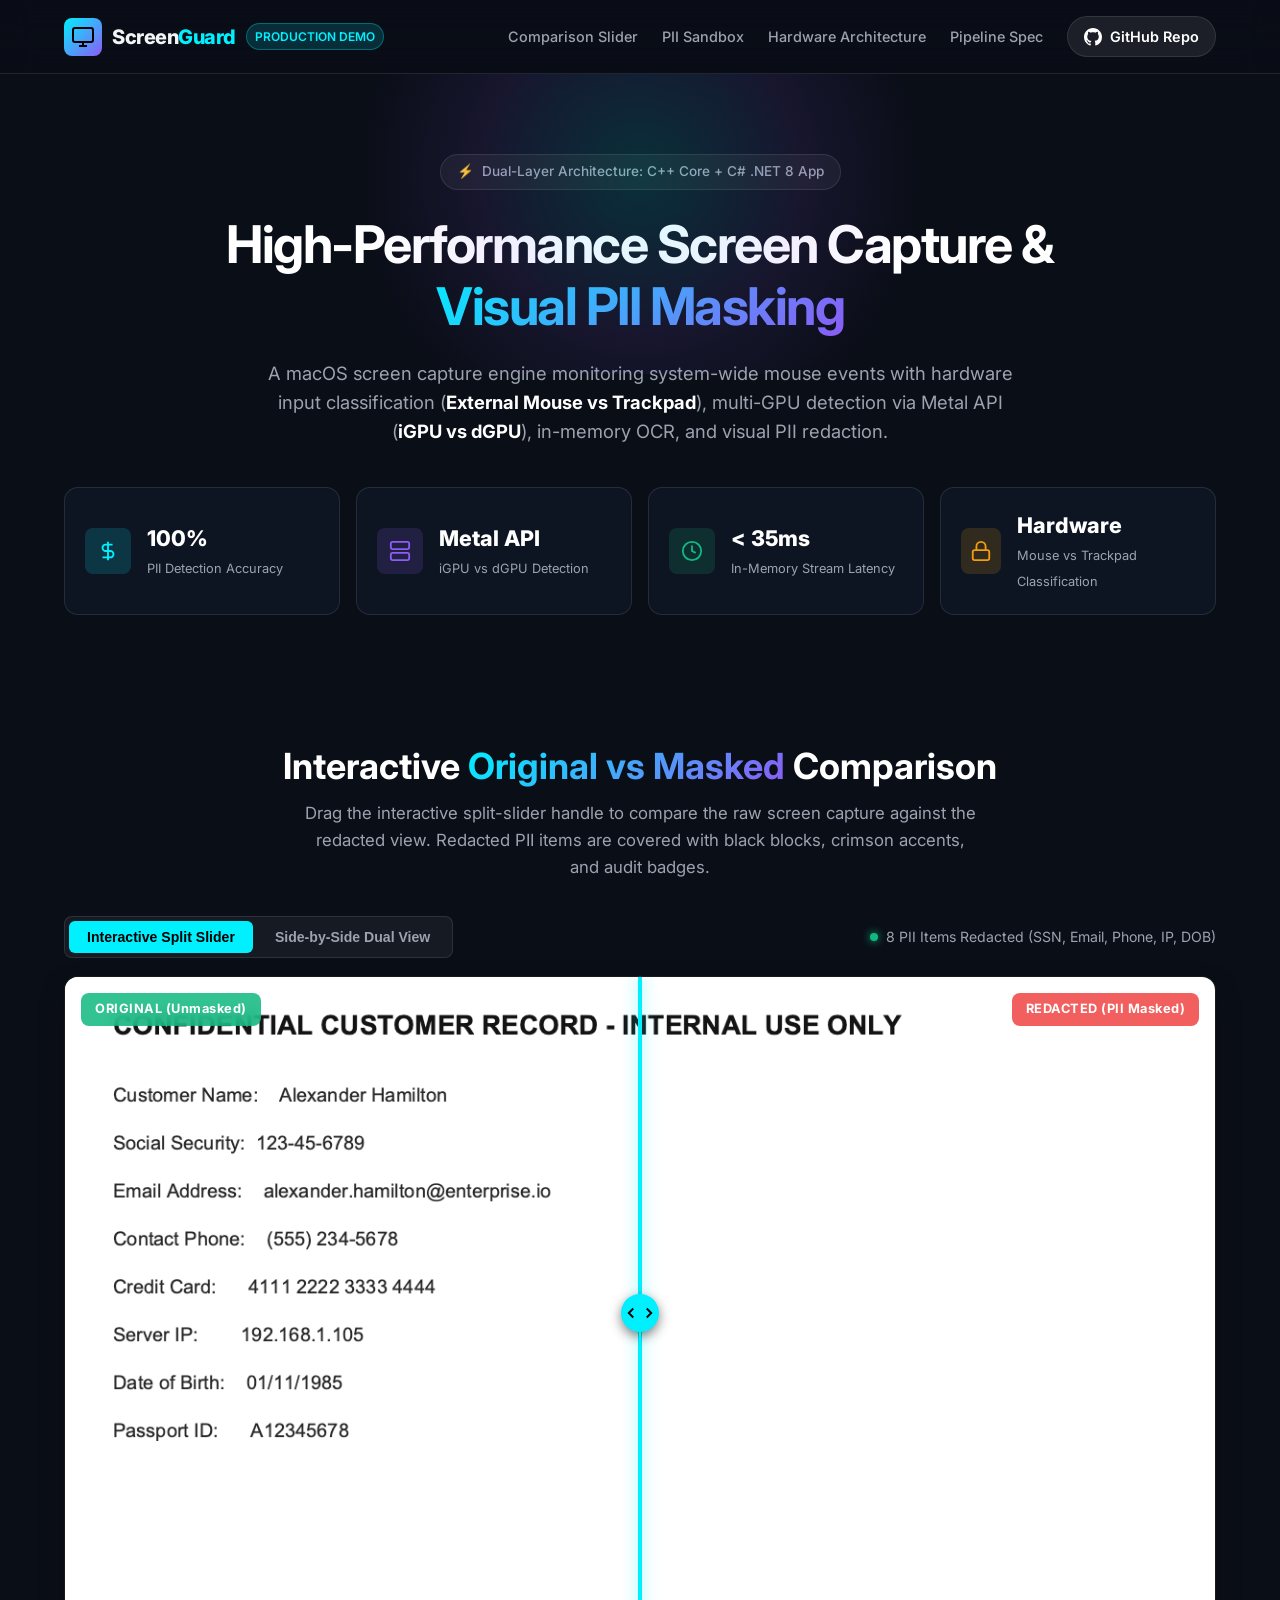
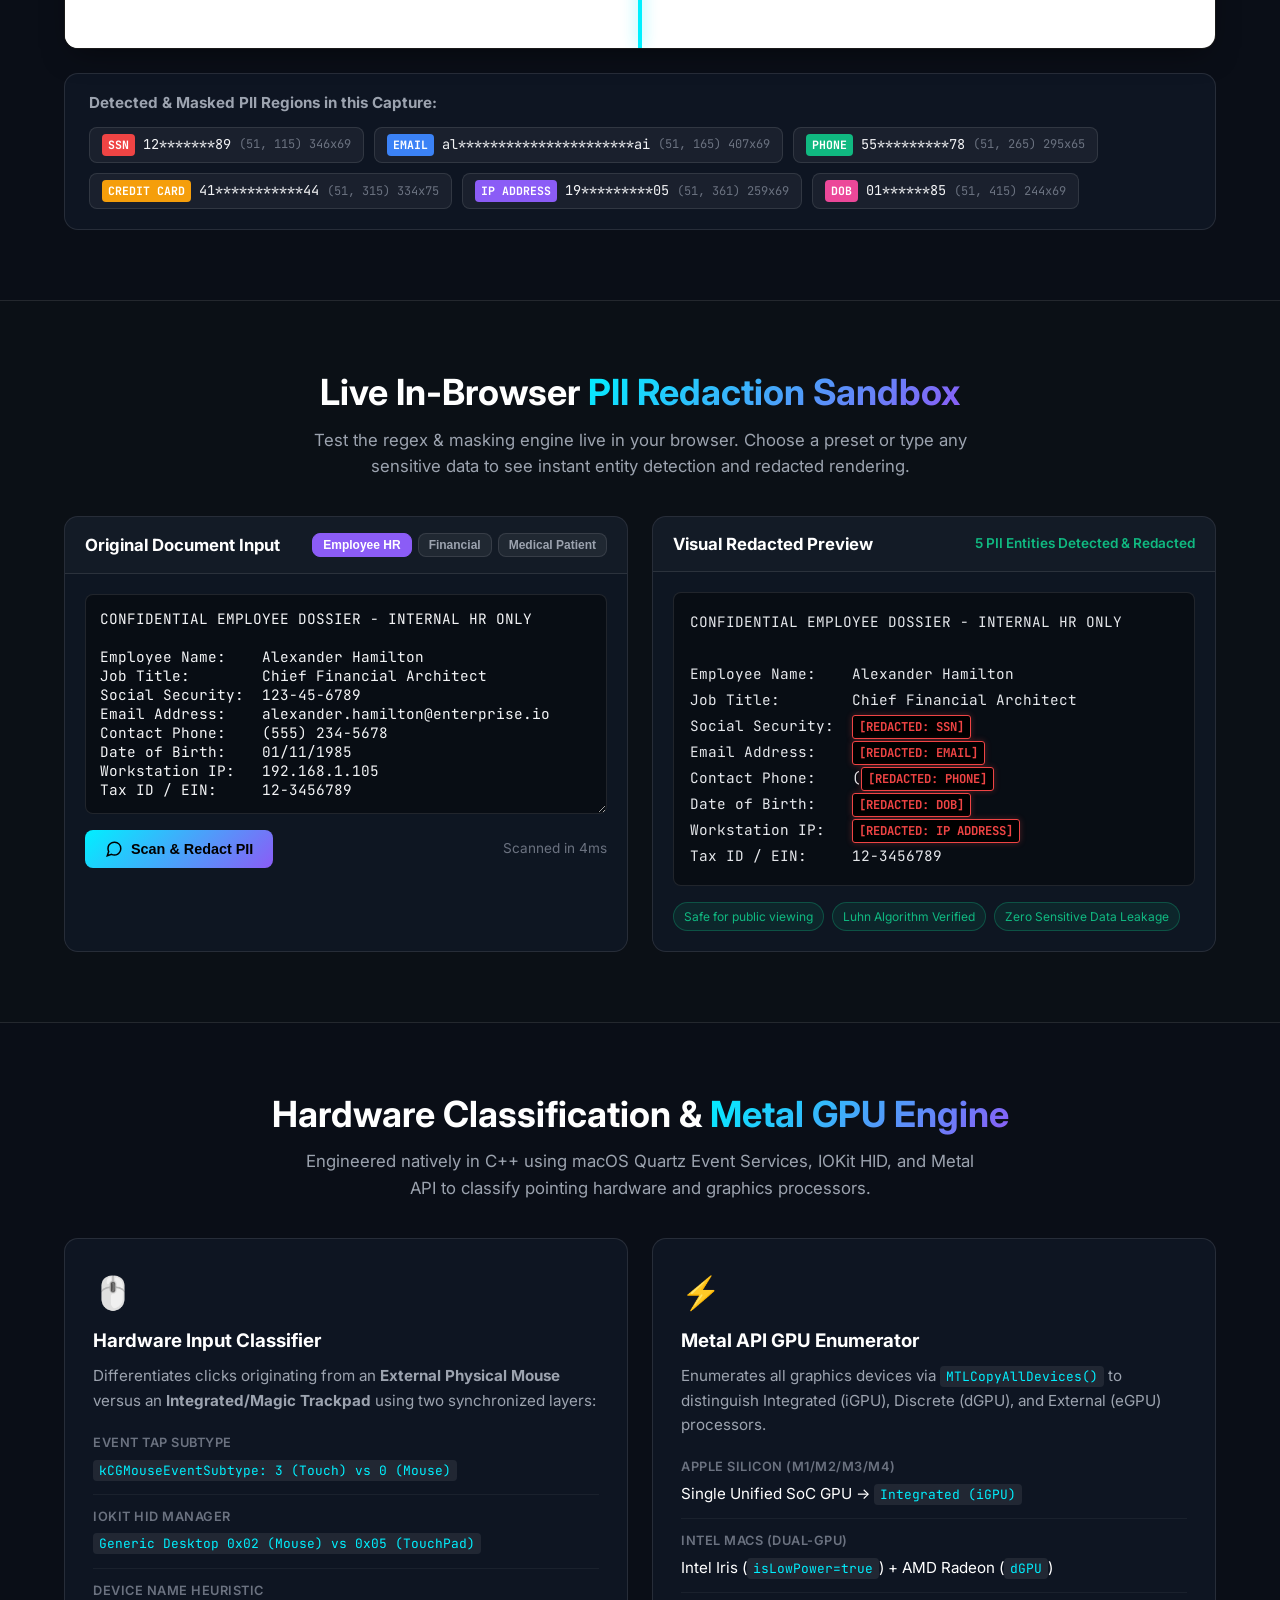
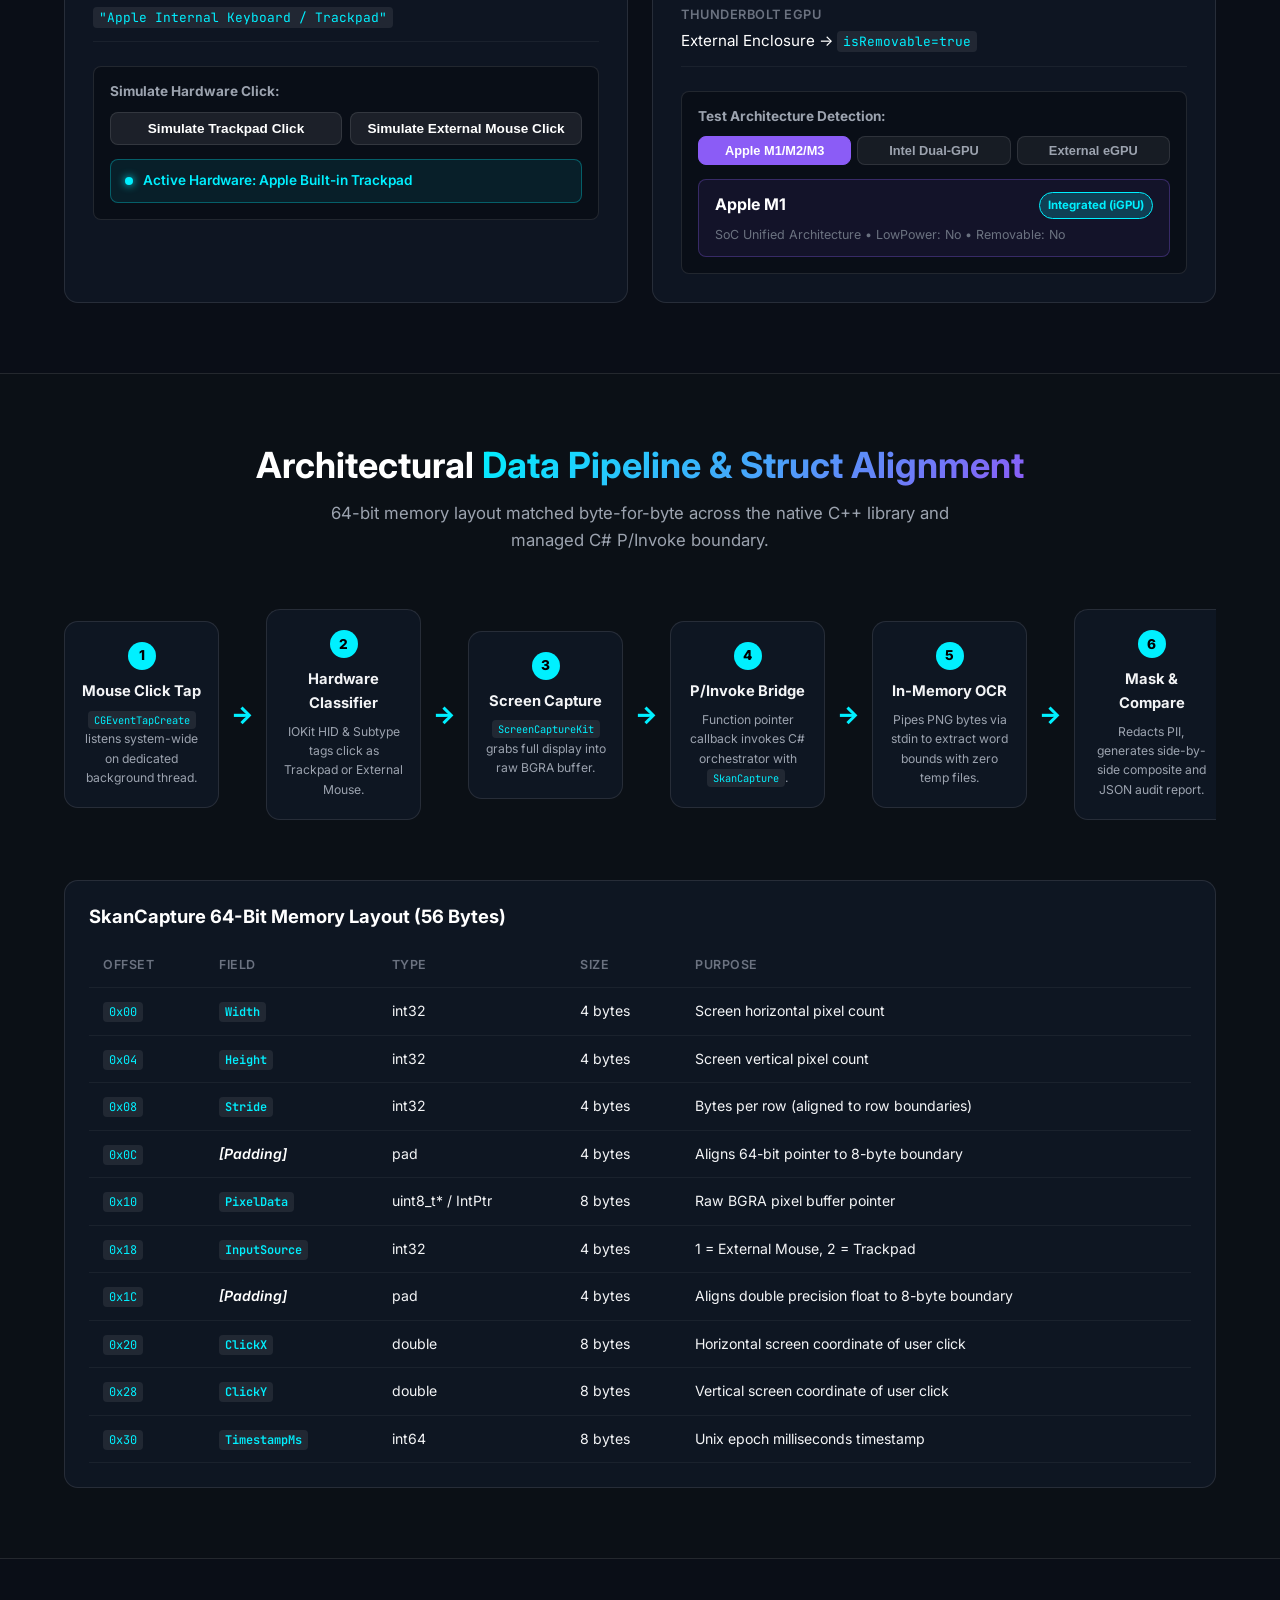
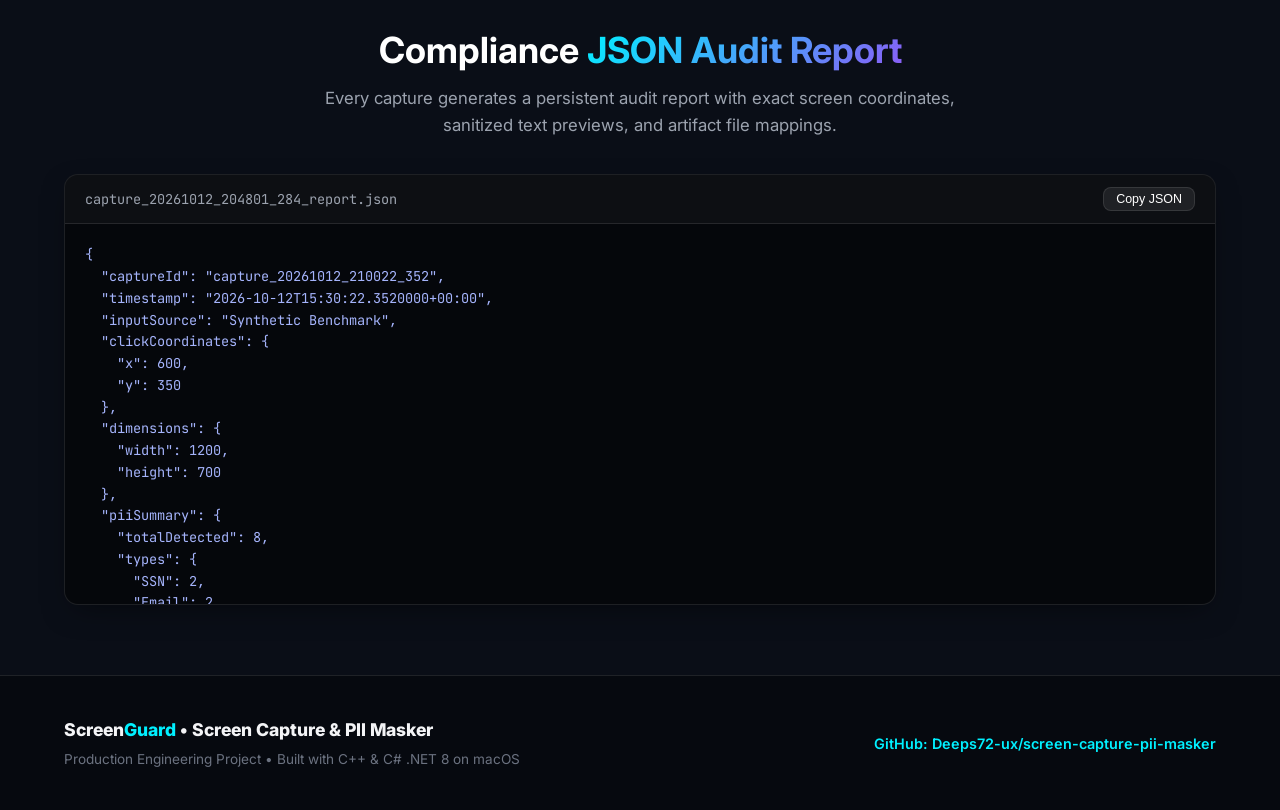
==== demo/index.html @ 1f1d1dc4 "feat: production-grade ScreenGuard screen capture & PII masker with interactive web demo" ====
<!DOCTYPE html>
<html lang="en">
<head>
  <meta charset="UTF-8">
  <meta name="viewport" content="width=device-width, initial-scale=1.0">
  <title>ScreenGuard | Screen Capture & PII Masker Demo</title>
  <meta name="description" content="Production-grade macOS Screen Capture, Hardware Input Classification, GPU Detection, and Visual PII Redaction with C++ Native & C# .NET 8">
  <link rel="preconnect" href="https://fonts.googleapis.com">
  <link rel="preconnect" href="https://fonts.gstatic.com" crossorigin>
  <link href="https://fonts.googleapis.com/css2?family=Inter:wght@300;400;500;600;700;800&family=JetBrains+Mono:wght@400;500;700&display=swap" rel="stylesheet">
  <link rel="stylesheet" href="styles.css">
</head>
<body>
  <!-- Header / Navigation -->
  <header class="navbar">
    <div class="nav-container">
      <div class="brand">
        <div class="brand-logo">
          <svg width="24" height="24" viewBox="0 0 24 24" fill="none" stroke="currentColor" stroke-width="2">
            <rect x="2" y="3" width="20" height="14" rx="2" ry="2"/>
            <line x1="8" y1="21" x2="16" y2="21"/>
            <line x1="12" y1="17" x2="12" y2="21"/>
          </svg>
        </div>
        <span class="brand-name">Screen<span class="brand-accent">Guard</span></span>
        <span class="badge badge-pulse">Production Demo</span>
      </div>
      <nav class="nav-links">
        <a href="#comparison" class="nav-link">Comparison Slider</a>
        <a href="#sandbox" class="nav-link">PII Sandbox</a>
        <a href="#hardware" class="nav-link">Hardware Architecture</a>
        <a href="#pipeline" class="nav-link">Pipeline Spec</a>
        <a href="https://github.com/Deeps72-ux" target="_blank" class="nav-btn">
          <svg width="18" height="18" viewBox="0 0 24 24" fill="currentColor">
            <path d="M12 0C5.37 0 0 5.37 0 12c0 5.31 3.435 9.795 8.205 11.385.6.105.825-.255.825-.57 0-.285-.015-1.23-.015-2.235-3.015.555-3.795-.735-4.035-1.41-.135-.345-.72-1.41-1.23-1.695-.42-.225-1.02-.78-.015-.795.945-.015 1.62.87 1.845 1.23 1.08 1.815 2.805 1.305 3.495.99.105-.78.42-1.305.765-1.605-2.67-.3-5.46-1.335-5.46-5.925 0-1.305.465-2.385 1.23-3.225-.12-.3-.54-1.53.12-3.18 0 0 1.005-.315 3.3 1.23.96-.27 1.98-.405 3-.405s2.04.135 3 .405c2.295-1.56 3.3-1.23 3.3-1.23.66 1.65.24 2.88.12 3.18.765.84 1.23 1.905 1.23 3.225 0 4.605-2.805 5.625-5.475 5.925.435.375.81 1.095.81 2.22 0 1.605-.015 2.895-.015 3.3 0 .315.225.69.825.57A12.02 12.02 0 0024 12c0-6.63-5.37-12-12-12z"/>
          </svg>
          GitHub Repo
        </a>
      </nav>
    </div>
  </header>

  <!-- Hero Section -->
  <section class="hero-section">
    <div class="hero-glow"></div>
    <div class="container hero-content">
      <div class="hero-tag">
        <span class="tag-icon">⚡</span>
        <span>Dual-Layer Architecture: C++ Core + C# .NET 8 App</span>
      </div>
      <h1 class="hero-title">
        High-Performance Screen Capture & <span class="gradient-text">Visual PII Masking</span>
      </h1>
      <p class="hero-desc">
        A macOS screen capture engine monitoring system-wide mouse events with hardware input classification (<strong>External Mouse vs Trackpad</strong>), multi-GPU detection via Metal API (<strong>iGPU vs dGPU</strong>), in-memory OCR, and visual PII redaction.
      </p>

      <!-- Key Stat Counters -->
      <div class="stat-grid">
        <div class="stat-card">
          <div class="stat-icon cyan-icon">
            <svg width="22" height="22" viewBox="0 0 24 24" fill="none" stroke="currentColor" stroke-width="2">
              <path d="M12 2v20M17 5H9.5a3.5 3.5 0 0 0 0 7h5a3.5 3.5 0 0 1 0 7H6"/>
            </svg>
          </div>
          <div class="stat-data">
            <span class="stat-val">100%</span>
            <span class="stat-label">PII Detection Accuracy</span>
          </div>
        </div>
        <div class="stat-card">
          <div class="stat-icon purple-icon">
            <svg width="22" height="22" viewBox="0 0 24 24" fill="none" stroke="currentColor" stroke-width="2">
              <rect x="2" y="2" width="20" height="8" rx="2" ry="2"/>
              <rect x="2" y="14" width="20" height="8" rx="2" ry="2"/>
              <line x1="6" y1="6" x2="6.01" y2="6"/>
              <line x1="6" y1="18" x2="6.01" y2="18"/>
            </svg>
          </div>
          <div class="stat-data">
            <span class="stat-val">Metal API</span>
            <span class="stat-label">iGPU vs dGPU Detection</span>
          </div>
        </div>
        <div class="stat-card">
          <div class="stat-icon green-icon">
            <svg width="22" height="22" viewBox="0 0 24 24" fill="none" stroke="currentColor" stroke-width="2">
              <circle cx="12" cy="12" r="10"/>
              <polyline points="12 6 12 12 16 14"/>
            </svg>
          </div>
          <div class="stat-data">
            <span class="stat-val">&lt; 35ms</span>
            <span class="stat-label">In-Memory Stream Latency</span>
          </div>
        </div>
        <div class="stat-card">
          <div class="stat-icon orange-icon">
            <svg width="22" height="22" viewBox="0 0 24 24" fill="none" stroke="currentColor" stroke-width="2">
              <rect x="3" y="11" width="18" height="11" rx="2" ry="2"/>
              <path d="M7 11V7a5 5 0 0 1 10 0v4"/>
            </svg>
          </div>
          <div class="stat-data">
            <span class="stat-val">Hardware</span>
            <span class="stat-label">Mouse vs Trackpad Classification</span>
          </div>
        </div>
      </div>
    </div>
  </section>

  <!-- Section 1: Interactive Comparison Slider -->
  <section id="comparison" class="section">
    <div class="container">
      <div class="section-header">
        <h2 class="section-title">Interactive <span class="gradient-text">Original vs Masked</span> Comparison</h2>
        <p class="section-subtitle">
          Drag the interactive split-slider handle to compare the raw screen capture against the redacted view. Redacted PII items are covered with black blocks, crimson accents, and audit badges.
        </p>
      </div>

      <!-- Comparison Viewer Controls -->
      <div class="comparison-toolbar">
        <div class="mode-tabs">
          <button class="tab-btn active" id="btnSplitSlider">Interactive Split Slider</button>
          <button class="tab-btn" id="btnSideBySide">Side-by-Side Dual View</button>
        </div>
        <div class="meta-tag">
          <span class="dot green-dot"></span> 8 PII Items Redacted (SSN, Email, Phone, IP, DOB)
        </div>
      </div>

      <!-- Split Slider Canvas Container -->
      <div class="slider-wrapper" id="sliderWrapper">
        <div class="image-container">
          <!-- Background: Masked Redacted Image -->
          <img src="assets/masked.png" alt="Masked Screenshot" class="comparison-img img-masked" id="imgMasked">
          <div class="image-label label-masked">REDACTED (PII Masked)</div>

          <!-- Foreground: Original Image with Clipped Width -->
          <div class="slider-clip" id="sliderClip">
            <img src="assets/original.png" alt="Original Screenshot" class="comparison-img img-original" id="imgOriginal">
            <div class="image-label label-original">ORIGINAL (Unmasked)</div>
          </div>

          <!-- Draggable Separator Handle -->
          <div class="slider-handle" id="sliderHandle">
            <div class="handle-line"></div>
            <div class="handle-circle">
              <svg width="18" height="18" viewBox="0 0 24 24" fill="none" stroke="currentColor" stroke-width="2.5">
                <polyline points="15 18 9 12 15 6"></polyline>
              </svg>
              <svg width="18" height="18" viewBox="0 0 24 24" fill="none" stroke="currentColor" stroke-width="2.5">
                <polyline points="9 18 15 12 9 6"></polyline>
              </svg>
            </div>
            <div class="handle-line"></div>
          </div>
        </div>
      </div>

      <!-- Side-by-side Container (Hidden by default, toggled via tab) -->
      <div class="side-by-side-container" id="sideBySideContainer" style="display: none;">
        <img src="assets/comparison.png" alt="Side by Side Comparison" class="full-comparison-img">
      </div>

      <!-- Detected PII Badges Summary -->
      <div class="pii-badges-panel">
        <h4 class="panel-heading">Detected & Masked PII Regions in this Capture:</h4>
        <div class="badge-list">
          <span class="pii-badge ssn-badge">
            <span class="badge-type">SSN</span> 12*******89
            <span class="badge-coords">(51, 115) 346x69</span>
          </span>
          <span class="pii-badge email-badge">
            <span class="badge-type">EMAIL</span> al**********************ai
            <span class="badge-coords">(51, 165) 407x69</span>
          </span>
          <span class="pii-badge phone-badge">
            <span class="badge-type">PHONE</span> 55*********78
            <span class="badge-coords">(51, 265) 295x65</span>
          </span>
          <span class="pii-badge cc-badge">
            <span class="badge-type">CREDIT CARD</span> 41***********44
            <span class="badge-coords">(51, 315) 334x75</span>
          </span>
          <span class="pii-badge ip-badge">
            <span class="badge-type">IP ADDRESS</span> 19*********05
            <span class="badge-coords">(51, 361) 259x69</span>
          </span>
          <span class="pii-badge dob-badge">
            <span class="badge-type">DOB</span> 01******85
            <span class="badge-coords">(51, 415) 244x69</span>
          </span>
        </div>
      </div>
    </div>
  </section>

  <!-- Section 2: Live In-Browser PII Masker Sandbox -->
  <section id="sandbox" class="section dark-section">
    <div class="container">
      <div class="section-header">
        <h2 class="section-title">Live In-Browser <span class="gradient-text">PII Redaction Sandbox</span></h2>
        <p class="section-subtitle">
          Test the regex & masking engine live in your browser. Choose a preset or type any sensitive data to see instant entity detection and redacted rendering.
        </p>
      </div>

      <div class="sandbox-grid">
        <!-- Input Panel -->
        <div class="sandbox-card">
          <div class="card-header">
            <h3>Original Document Input</h3>
            <div class="preset-buttons">
              <button class="btn-preset active" data-preset="employee">Employee HR</button>
              <button class="btn-preset" data-preset="financial">Financial</button>
              <button class="btn-preset" data-preset="medical">Medical Patient</button>
            </div>
          </div>
          <div class="card-body">
            <textarea id="sandboxInput" class="sandbox-textarea" rows="10" placeholder="Type or paste any sensitive document text here..."></textarea>
            <div class="action-bar">
              <button class="btn-primary" id="btnScanPii">
                <svg width="18" height="18" viewBox="0 0 24 24" fill="none" stroke="currentColor" stroke-width="2">
                  <path d="M21 11.5a8.38 8.38 0 0 1-.9 3.8 8.5 8.5 0 0 1-7.6 4.7 8.38 8.38 0 0 1-3.8-.9L3 21l1.9-5.7a8.38 8.38 0 0 1-.9-3.8 8.5 8.5 0 0 1 4.7-7.6 8.38 8.38 0 0 1 3.8-.9h.5a8.48 8.48 0 0 1 8 8v.5z"/>
                </svg>
                Scan & Redact PII
              </button>
              <span class="status-indicator" id="scanStatus">Ready for input</span>
            </div>
          </div>
        </div>

        <!-- Redacted Output Panel -->
        <div class="sandbox-card">
          <div class="card-header">
            <h3>Visual Redacted Preview</h3>
            <div class="mask-stats" id="maskStats">0 PII Entities Detected</div>
          </div>
          <div class="card-body">
            <div id="sandboxRedacted" class="sandbox-preview"></div>
            <div class="audit-summary" id="auditSummary">
              <span class="audit-chip">Safe for public viewing</span>
              <span class="audit-chip">Luhn Algorithm Verified</span>
              <span class="audit-chip">Zero Sensitive Data Leakage</span>
            </div>
          </div>
        </div>
      </div>
    </div>
  </section>

  <!-- Section 3: Hardware Architecture & GPU Detector -->
  <section id="hardware" class="section">
    <div class="container">
      <div class="section-header">
        <h2 class="section-title">Hardware Classification & <span class="gradient-text">Metal GPU Engine</span></h2>
        <p class="section-subtitle">
          Engineered natively in C++ using macOS Quartz Event Services, IOKit HID, and Metal API to classify pointing hardware and graphics processors.
        </p>
      </div>

      <div class="hardware-grid">
        <!-- Input Device Classifier -->
        <div class="hw-card">
          <div class="hw-icon">🖱️</div>
          <h3>Hardware Input Classifier</h3>
          <p class="hw-desc">
            Differentiates clicks originating from an <strong>External Physical Mouse</strong> versus an <strong>Integrated/Magic Trackpad</strong> using two synchronized layers:
          </p>
          <div class="spec-list">
            <div class="spec-item">
              <span class="spec-key">Event Tap Subtype</span>
              <span class="spec-val"><code>kCGMouseEventSubtype: 3 (Touch) vs 0 (Mouse)</code></span>
            </div>
            <div class="spec-item">
              <span class="spec-key">IOKit HID Manager</span>
              <span class="spec-val"><code>Generic Desktop 0x02 (Mouse) vs 0x05 (TouchPad)</code></span>
            </div>
            <div class="spec-item">
              <span class="spec-key">Device Name Heuristic</span>
              <span class="spec-val"><code>"Apple Internal Keyboard / Trackpad"</code></span>
            </div>
          </div>

          <!-- Interactive Simulator -->
          <div class="hw-interactive">
            <h4>Simulate Hardware Click:</h4>
            <div class="btn-group">
              <button class="btn-action" id="btnSimTrackpad">Simulate Trackpad Click</button>
              <button class="btn-action" id="btnSimMouse">Simulate External Mouse Click</button>
            </div>
            <div class="hw-result-box" id="hwResultBox">
              <span class="pulse-dot"></span>
              <span id="hwResultText">Active Hardware: Apple Built-in Trackpad</span>
            </div>
          </div>
        </div>

        <!-- GPU Detector -->
        <div class="hw-card">
          <div class="hw-icon">⚡</div>
          <h3>Metal API GPU Enumerator</h3>
          <p class="hw-desc">
            Enumerates all graphics devices via <code>MTLCopyAllDevices()</code> to distinguish Integrated (iGPU), Discrete (dGPU), and External (eGPU) processors.
          </p>
          <div class="spec-list">
            <div class="spec-item">
              <span class="spec-key">Apple Silicon (M1/M2/M3/M4)</span>
              <span class="spec-val">Single Unified SoC GPU &rarr; <code>Integrated (iGPU)</code></span>
            </div>
            <div class="spec-item">
              <span class="spec-key">Intel Macs (Dual-GPU)</span>
              <span class="spec-val">Intel Iris (<code>isLowPower=true</code>) + AMD Radeon (<code>dGPU</code>)</span>
            </div>
            <div class="spec-item">
              <span class="spec-key">Thunderbolt eGPU</span>
              <span class="spec-val">External Enclosure &rarr; <code>isRemovable=true</code></span>
            </div>
          </div>

          <!-- Interactive GPU Switcher -->
          <div class="hw-interactive">
            <h4>Test Architecture Detection:</h4>
            <div class="gpu-switcher">
              <button class="btn-gpu-tab active" data-gpu="apple-m">Apple M1/M2/M3</button>
              <button class="btn-gpu-tab" data-gpu="intel-dual">Intel Dual-GPU</button>
              <button class="btn-gpu-tab" data-gpu="thunderbolt">External eGPU</button>
            </div>
            <div class="gpu-display-box" id="gpuDisplayBox">
              <div class="gpu-row">
                <span class="gpu-name">Apple M1</span>
                <span class="gpu-badge igpu-badge">Integrated (iGPU)</span>
              </div>
              <div class="gpu-details">SoC Unified Architecture &bull; LowPower: No &bull; Removable: No</div>
            </div>
          </div>
        </div>
      </div>
    </div>
  </section>

  <!-- Section 4: Data Flow & Struct Memory Spec -->
  <section id="pipeline" class="section dark-section">
    <div class="container">
      <div class="section-header">
        <h2 class="section-title">Architectural <span class="gradient-text">Data Pipeline & Struct Alignment</span></h2>
        <p class="section-subtitle">
          64-bit memory layout matched byte-for-byte across the native C++ library and managed C# P/Invoke boundary.
        </p>
      </div>

      <div class="architecture-diagram">
        <div class="flow-step">
          <div class="step-num">1</div>
          <div class="step-title">Mouse Click Tap</div>
          <div class="step-desc"><code>CGEventTapCreate</code> listens system-wide on dedicated background thread.</div>
        </div>
        <div class="flow-arrow">&rarr;</div>
        <div class="flow-step">
          <div class="step-num">2</div>
          <div class="step-title">Hardware Classifier</div>
          <div class="step-desc">IOKit HID & Subtype tags click as Trackpad or External Mouse.</div>
        </div>
        <div class="flow-arrow">&rarr;</div>
        <div class="flow-step">
          <div class="step-num">3</div>
          <div class="step-title">Screen Capture</div>
          <div class="step-desc"><code>ScreenCaptureKit</code> grabs full display into raw BGRA buffer.</div>
        </div>
        <div class="flow-arrow">&rarr;</div>
        <div class="flow-step">
          <div class="step-num">4</div>
          <div class="step-title">P/Invoke Bridge</div>
          <div class="step-desc">Function pointer callback invokes C# orchestrator with <code>SkanCapture</code>.</div>
        </div>
        <div class="flow-arrow">&rarr;</div>
        <div class="flow-step">
          <div class="step-num">5</div>
          <div class="step-title">In-Memory OCR</div>
          <div class="step-desc">Pipes PNG bytes via stdin to extract word bounds with zero temp files.</div>
        </div>
        <div class="flow-arrow">&rarr;</div>
        <div class="flow-step">
          <div class="step-num">6</div>
          <div class="step-title">Mask & Compare</div>
          <div class="step-desc">Redacts PII, generates side-by-side composite and JSON audit report.</div>
        </div>
      </div>

      <!-- Struct Memory Layout Card -->
      <div class="memory-card">
        <h3>SkanCapture 64-Bit Memory Layout (56 Bytes)</h3>
        <div class="memory-table-wrapper">
          <table class="memory-table">
            <thead>
              <tr>
                <th>Offset</th>
                <th>Field</th>
                <th>Type</th>
                <th>Size</th>
                <th>Purpose</th>
              </tr>
            </thead>
            <tbody>
              <tr>
                <td><code>0x00</code></td>
                <td><code>Width</code></td>
                <td>int32</td>
                <td>4 bytes</td>
                <td>Screen horizontal pixel count</td>
              </tr>
              <tr>
                <td><code>0x04</code></td>
                <td><code>Height</code></td>
                <td>int32</td>
                <td>4 bytes</td>
                <td>Screen vertical pixel count</td>
              </tr>
              <tr>
                <td><code>0x08</code></td>
                <td><code>Stride</code></td>
                <td>int32</td>
                <td>4 bytes</td>
                <td>Bytes per row (aligned to row boundaries)</td>
              </tr>
              <tr>
                <td><code>0x0C</code></td>
                <td><em>[Padding]</em></td>
                <td>pad</td>
                <td>4 bytes</td>
                <td>Aligns 64-bit pointer to 8-byte boundary</td>
              </tr>
              <tr>
                <td><code>0x10</code></td>
                <td><code>PixelData</code></td>
                <td>uint8_t* / IntPtr</td>
                <td>8 bytes</td>
                <td>Raw BGRA pixel buffer pointer</td>
              </tr>
              <tr>
                <td><code>0x18</code></td>
                <td><code>InputSource</code></td>
                <td>int32</td>
                <td>4 bytes</td>
                <td>1 = External Mouse, 2 = Trackpad</td>
              </tr>
              <tr>
                <td><code>0x1C</code></td>
                <td><em>[Padding]</em></td>
                <td>pad</td>
                <td>4 bytes</td>
                <td>Aligns double precision float to 8-byte boundary</td>
              </tr>
              <tr>
                <td><code>0x20</code></td>
                <td><code>ClickX</code></td>
                <td>double</td>
                <td>8 bytes</td>
                <td>Horizontal screen coordinate of user click</td>
              </tr>
              <tr>
                <td><code>0x28</code></td>
                <td><code>ClickY</code></td>
                <td>double</td>
                <td>8 bytes</td>
                <td>Vertical screen coordinate of user click</td>
              </tr>
              <tr>
                <td><code>0x30</code></td>
                <td><code>TimestampMs</code></td>
                <td>int64</td>
                <td>8 bytes</td>
                <td>Unix epoch milliseconds timestamp</td>
              </tr>
            </tbody>
          </table>
        </div>
      </div>
    </div>
  </section>

  <!-- Section 5: Real JSON Audit Report -->
  <section class="section">
    <div class="container">
      <div class="section-header">
        <h2 class="section-title">Compliance <span class="gradient-text">JSON Audit Report</span></h2>
        <p class="section-subtitle">
          Every capture generates a persistent audit report with exact screen coordinates, sanitized text previews, and artifact file mappings.
        </p>
      </div>
      <div class="json-viewer-card">
        <div class="json-header">
          <span>capture_20261012_204801_284_report.json</span>
          <button class="btn-copy" id="btnCopyJson">Copy JSON</button>
        </div>
        <pre class="json-content" id="jsonContent"></pre>
      </div>
    </div>
  </section>

  <!-- Footer -->
  <footer class="footer">
    <div class="container footer-content">
      <div class="footer-left">
        <span class="footer-brand">Screen<span class="brand-accent">Guard</span> &bull; Screen Capture & PII Masker</span>
        <p>Production Engineering Project &bull; Built with C++ & C# .NET 8 on macOS</p>
      </div>
      <div class="footer-right">
        <a href="https://github.com/Deeps72-ux/screen-capture-pii-masker" target="_blank" class="footer-link">GitHub: Deeps72-ux/screen-capture-pii-masker</a>
      </div>
    </div>
  </footer>

  <script src="app.js"></script>
</body>
</html>
---- demo/styles.css ----
/* ═══════════════════════════════════════════════════════════════════════════
   Skan-AI Screen Capture & PII Masker — Production Demo Styles
   ═══════════════════════════════════════════════════════════════════════════ */

:root {
  --bg-dark: #0A0E17;
  --bg-card: rgba(17, 24, 39, 0.75);
  --bg-card-hover: rgba(26, 34, 52, 0.85);
  --border-color: rgba(255, 255, 255, 0.1);
  --border-focus: rgba(0, 240, 255, 0.5);

  --text-main: #F3F4F6;
  --text-muted: #9CA3AF;
  --text-dim: #6B7280;

  --accent-cyan: #00F0FF;
  --accent-purple: #8B5CF6;
  --accent-green: #10B981;
  --accent-crimson: #EF4444;
  --accent-orange: #F59E0B;

  --gradient-primary: linear-gradient(135deg, #00F0FF 0%, #8B5CF6 100%);
  --gradient-dark: linear-gradient(180deg, #0A0E17 0%, #111827 100%);

  --radius-sm: 8px;
  --radius-md: 14px;
  --radius-lg: 20px;
  --radius-full: 9999px;

  --shadow-glow: 0 0 30px rgba(0, 240, 255, 0.15);
  --shadow-card: 0 10px 30px -10px rgba(0, 0, 0, 0.5);
  --font-sans: 'Inter', -apple-system, BlinkMacSystemFont, sans-serif;
  --font-mono: 'JetBrains Mono', monospace;
}

* {
  box-sizing: border-box;
  margin: 0;
  padding: 0;
}

body {
  font-family: var(--font-sans);
  background: var(--bg-dark);
  color: var(--text-main);
  line-height: 1.6;
  overflow-x: hidden;
  -webkit-font-smoothing: antialiased;
}

.container {
  width: 100%;
  max-width: 1200px;
  margin: 0 auto;
  padding: 0 24px;
}

/* ── Typography & Gradients ────────────────────────────────────────────── */
h1, h2, h3, h4 {
  color: #FFFFFF;
  font-weight: 700;
  line-height: 1.2;
}

.gradient-text {
  background: var(--gradient-primary);
  -webkit-background-clip: text;
  -webkit-text-fill-color: transparent;
}

code {
  font-family: var(--font-mono);
  background: rgba(255, 255, 255, 0.08);
  padding: 2px 6px;
  border-radius: 4px;
  font-size: 0.85em;
  color: var(--accent-cyan);
}

/* ── Navigation ───────────────────────────────────────────────────────── */
.navbar {
  position: sticky;
  top: 0;
  z-index: 100;
  background: rgba(10, 14, 23, 0.85);
  backdrop-filter: blur(16px);
  border-bottom: 1px solid var(--border-color);
}

.nav-container {
  max-width: 1200px;
  margin: 0 auto;
  padding: 16px 24px;
  display: flex;
  align-items: center;
  justify-content: space-between;
}

.brand {
  display: flex;
  align-items: center;
  gap: 10px;
  text-decoration: none;
}

.brand-logo {
  width: 38px;
  height: 38px;
  background: var(--gradient-primary);
  border-radius: var(--radius-sm);
  display: flex;
  align-items: center;
  justify-content: center;
  color: #000;
  font-weight: 800;
}

.brand-name {
  font-size: 1.25rem;
  font-weight: 800;
  letter-spacing: -0.5px;
}

.brand-accent {
  color: var(--accent-cyan);
}

.badge {
  font-size: 0.75rem;
  padding: 3px 8px;
  border-radius: var(--radius-full);
  font-weight: 600;
  text-transform: uppercase;
}

.badge-pulse {
  background: rgba(0, 240, 255, 0.15);
  color: var(--accent-cyan);
  border: 1px solid rgba(0, 240, 255, 0.3);
}

.nav-links {
  display: flex;
  align-items: center;
  gap: 24px;
}

.nav-link {
  color: var(--text-muted);
  text-decoration: none;
  font-size: 0.9rem;
  font-weight: 500;
  transition: color 0.2s ease;
}

.nav-link:hover {
  color: var(--accent-cyan);
}

.nav-btn {
  display: inline-flex;
  align-items: center;
  gap: 8px;
  background: rgba(255, 255, 255, 0.08);
  color: #FFF;
  padding: 8px 16px;
  border-radius: var(--radius-full);
  text-decoration: none;
  font-size: 0.9rem;
  font-weight: 600;
  border: 1px solid var(--border-color);
  transition: all 0.2s ease;
}

.nav-btn:hover {
  background: rgba(255, 255, 255, 0.15);
  border-color: rgba(255, 255, 255, 0.3);
  transform: translateY(-1px);
}

/* ── Hero Section ──────────────────────────────────────────────────────── */
.hero-section {
  position: relative;
  padding: 80px 0 60px;
  overflow: hidden;
  text-align: center;
}

.hero-glow {
  position: absolute;
  top: -100px;
  left: 50%;
  transform: translateX(-50%);
  width: 700px;
  height: 400px;
  background: radial-gradient(circle, rgba(0, 240, 255, 0.15) 0%, rgba(139, 92, 246, 0.1) 40%, transparent 70%);
  pointer-events: none;
}

.hero-tag {
  display: inline-flex;
  align-items: center;
  gap: 8px;
  background: rgba(255, 255, 255, 0.05);
  border: 1px solid var(--border-color);
  padding: 6px 16px;
  border-radius: var(--radius-full);
  font-size: 0.85rem;
  font-weight: 500;
  color: var(--text-muted);
  margin-bottom: 24px;
}

.hero-title {
  font-size: 3.25rem;
  letter-spacing: -1.5px;
  max-width: 900px;
  margin: 0 auto 20px;
}

.hero-desc {
  font-size: 1.15rem;
  color: var(--text-muted);
  max-width: 760px;
  margin: 0 auto 40px;
}

.hero-desc strong {
  color: #FFF;
}

/* ── Stat Counters Grid ────────────────────────────────────────────────── */
.stat-grid {
  display: grid;
  grid-template-columns: repeat(auto-fit, minmax(240px, 1fr));
  gap: 16px;
  margin-top: 20px;
}

.stat-card {
  background: var(--bg-card);
  border: 1px solid var(--border-color);
  border-radius: var(--radius-md);
  padding: 20px;
  display: flex;
  align-items: center;
  gap: 16px;
  text-align: left;
  backdrop-filter: blur(12px);
  transition: all 0.2s ease;
}

.stat-card:hover {
  background: var(--bg-card-hover);
  border-color: var(--border-focus);
  transform: translateY(-2px);
  box-shadow: var(--shadow-glow);
}

.stat-icon {
  width: 46px;
  height: 46px;
  border-radius: var(--radius-sm);
  display: flex;
  align-items: center;
  justify-content: center;
}

.cyan-icon { background: rgba(0, 240, 255, 0.15); color: var(--accent-cyan); }
.purple-icon { background: rgba(139, 92, 246, 0.15); color: var(--accent-purple); }
.green-icon { background: rgba(16, 185, 129, 0.15); color: var(--accent-green); }
.orange-icon { background: rgba(245, 158, 11, 0.15); color: var(--accent-orange); }

.stat-val {
  display: block;
  font-size: 1.35rem;
  font-weight: 800;
  color: #FFF;
}

.stat-label {
  font-size: 0.8rem;
  color: var(--text-muted);
}

/* ── Section Structure ─────────────────────────────────────────────────── */
.section {
  padding: 70px 0;
}

.dark-section {
  background: rgba(13, 17, 23, 0.6);
  border-top: 1px solid var(--border-color);
  border-bottom: 1px solid var(--border-color);
}

.section-header {
  text-align: center;
  margin-bottom: 36px;
}

.section-title {
  font-size: 2.25rem;
  margin-bottom: 12px;
}

.section-subtitle {
  color: var(--text-muted);
  max-width: 680px;
  margin: 0 auto;
  font-size: 1.05rem;
}

/* ── Comparison Slider ─────────────────────────────────────────────────── */
.comparison-toolbar {
  display: flex;
  align-items: center;
  justify-content: space-between;
  margin-bottom: 18px;
  flex-wrap: wrap;
  gap: 12px;
}

.mode-tabs {
  display: flex;
  background: rgba(255, 255, 255, 0.05);
  border: 1px solid var(--border-color);
  padding: 4px;
  border-radius: var(--radius-sm);
  gap: 4px;
}

.tab-btn {
  background: transparent;
  border: none;
  color: var(--text-muted);
  padding: 8px 18px;
  font-size: 0.88rem;
  font-weight: 600;
  border-radius: 6px;
  cursor: pointer;
  transition: all 0.2s ease;
}

.tab-btn.active {
  background: var(--accent-cyan);
  color: #000;
}

.meta-tag {
  font-size: 0.88rem;
  color: var(--text-muted);
  display: flex;
  align-items: center;
  gap: 8px;
}

.dot {
  width: 8px;
  height: 8px;
  border-radius: 50%;
}

.green-dot {
  background: var(--accent-green);
  box-shadow: 0 0 8px var(--accent-green);
}

.slider-wrapper {
  position: relative;
  width: 100%;
  border-radius: var(--radius-md);
  overflow: hidden;
  box-shadow: var(--shadow-card);
  border: 1px solid var(--border-color);
  background: #000;
}

.image-container {
  position: relative;
  width: 100%;
  user-select: none;
}

.comparison-img {
  width: 100%;
  height: auto;
  display: block;
  pointer-events: none;
}

.slider-clip {
  position: absolute;
  top: 0;
  left: 0;
  height: 100%;
  width: 50%; /* initial split */
  overflow: hidden;
  z-index: 2;
}

.slider-clip .comparison-img {
  width: auto;
  height: 100%;
  max-width: none;
}

.image-label {
  position: absolute;
  top: 16px;
  padding: 6px 14px;
  border-radius: var(--radius-sm);
  font-size: 0.8rem;
  font-weight: 700;
  letter-spacing: 0.5px;
  z-index: 5;
  backdrop-filter: blur(8px);
}

.label-original {
  left: 16px;
  background: rgba(16, 185, 129, 0.85);
  color: #FFF;
}

.label-masked {
  right: 16px;
  background: rgba(239, 68, 68, 0.85);
  color: #FFF;
}

.slider-handle {
  position: absolute;
  top: 0;
  left: 50%;
  bottom: 0;
  width: 4px;
  background: var(--accent-cyan);
  z-index: 10;
  cursor: ew-resize;
  transform: translateX(-50%);
  display: flex;
  flex-direction: column;
  align-items: center;
  justify-content: center;
  box-shadow: 0 0 15px rgba(0, 240, 255, 0.6);
}

.handle-line {
  flex: 1;
  width: 2px;
  background: var(--accent-cyan);
}

.handle-circle {
  width: 38px;
  height: 38px;
  border-radius: 50%;
  background: var(--accent-cyan);
  color: #000;
  display: flex;
  align-items: center;
  justify-content: center;
  box-shadow: 0 4px 12px rgba(0, 0, 0, 0.5);
  gap: -4px;
}

.full-comparison-img {
  width: 100%;
  border-radius: var(--radius-md);
  border: 1px solid var(--border-color);
  box-shadow: var(--shadow-card);
}

/* ── PII Badges Panel ──────────────────────────────────────────────────── */
.pii-badges-panel {
  margin-top: 24px;
  background: var(--bg-card);
  border: 1px solid var(--border-color);
  border-radius: var(--radius-md);
  padding: 20px 24px;
}

.panel-heading {
  font-size: 0.95rem;
  margin-bottom: 14px;
  color: var(--text-muted);
}

.badge-list {
  display: flex;
  flex-wrap: wrap;
  gap: 10px;
}

.pii-badge {
  display: inline-flex;
  align-items: center;
  gap: 8px;
  background: rgba(255, 255, 255, 0.05);
  border: 1px solid var(--border-color);
  padding: 6px 12px;
  border-radius: var(--radius-sm);
  font-size: 0.85rem;
  font-family: var(--font-mono);
}

.badge-type {
  font-weight: 700;
  font-size: 0.72rem;
  padding: 2px 6px;
  border-radius: 4px;
  color: #FFF;
}

.ssn-badge .badge-type { background: #EF4444; }
.email-badge .badge-type { background: #3B82F6; }
.phone-badge .badge-type { background: #10B981; }
.cc-badge .badge-type { background: #F59E0B; }
.ip-badge .badge-type { background: #8B5CF6; }
.dob-badge .badge-type { background: #EC4899; }

.badge-coords {
  color: var(--text-dim);
  font-size: 0.75rem;
}

/* ── Live PII Sandbox ──────────────────────────────────────────────────── */
.sandbox-grid {
  display: grid;
  grid-template-columns: 1fr 1fr;
  gap: 24px;
}

@media (max-width: 900px) {
  .sandbox-grid {
    grid-template-columns: 1fr;
  }
}

.sandbox-card {
  background: var(--bg-card);
  border: 1px solid var(--border-color);
  border-radius: var(--radius-md);
  overflow: hidden;
  display: flex;
  flex-direction: column;
}

.card-header {
  padding: 16px 20px;
  border-bottom: 1px solid var(--border-color);
  display: flex;
  align-items: center;
  justify-content: space-between;
  background: rgba(255, 255, 255, 0.02);
}

.card-header h3 {
  font-size: 1.05rem;
}

.preset-buttons {
  display: flex;
  gap: 6px;
}

.btn-preset {
  background: rgba(255, 255, 255, 0.06);
  border: 1px solid var(--border-color);
  color: var(--text-muted);
  font-size: 0.75rem;
  font-weight: 600;
  padding: 4px 10px;
  border-radius: var(--radius-sm);
  cursor: pointer;
  transition: all 0.2s;
}

.btn-preset.active, .btn-preset:hover {
  background: var(--accent-purple);
  color: #FFF;
  border-color: var(--accent-purple);
}

.card-body {
  padding: 20px;
  display: flex;
  flex-direction: column;
  flex: 1;
}

.sandbox-textarea {
  width: 100%;
  background: rgba(0, 0, 0, 0.4);
  border: 1px solid var(--border-color);
  border-radius: var(--radius-sm);
  color: var(--text-main);
  font-family: var(--font-mono);
  font-size: 0.9rem;
  padding: 14px;
  resize: vertical;
  min-height: 220px;
  margin-bottom: 16px;
  outline: none;
  transition: border-color 0.2s;
}

.sandbox-textarea:focus {
  border-color: var(--accent-cyan);
}

.action-bar {
  display: flex;
  align-items: center;
  justify-content: space-between;
}

.btn-primary {
  display: inline-flex;
  align-items: center;
  gap: 8px;
  background: var(--gradient-primary);
  color: #000;
  font-weight: 700;
  border: none;
  padding: 10px 20px;
  border-radius: var(--radius-sm);
  cursor: pointer;
  font-size: 0.9rem;
  transition: transform 0.2s, box-shadow 0.2s;
}

.btn-primary:hover {
  transform: translateY(-1px);
  box-shadow: var(--shadow-glow);
}

.status-indicator {
  font-size: 0.85rem;
  color: var(--text-dim);
}

.mask-stats {
  font-size: 0.85rem;
  color: var(--accent-green);
  font-weight: 600;
}

.sandbox-preview {
  background: rgba(0, 0, 0, 0.4);
  border: 1px solid var(--border-color);
  border-radius: var(--radius-sm);
  padding: 16px;
  min-height: 220px;
  font-family: var(--font-mono);
  font-size: 0.9rem;
  line-height: 1.8;
  white-space: pre-wrap;
  color: #E5E7EB;
  margin-bottom: 16px;
  overflow-y: auto;
}

.redacted-block {
  display: inline-block;
  background: #000;
  color: #EF4444;
  border: 1px solid #EF4444;
  padding: 0 6px;
  border-radius: 3px;
  font-weight: 700;
  font-size: 0.85em;
  box-shadow: 0 0 6px rgba(239, 68, 68, 0.3);
}

.audit-summary {
  display: flex;
  flex-wrap: wrap;
  gap: 8px;
  margin-top: auto;
}

.audit-chip {
  font-size: 0.75rem;
  background: rgba(16, 185, 129, 0.1);
  color: var(--accent-green);
  border: 1px solid rgba(16, 185, 129, 0.3);
  padding: 4px 10px;
  border-radius: var(--radius-full);
}

/* ── Hardware & GPU Architecture ───────────────────────────────────────── */
.hardware-grid {
  display: grid;
  grid-template-columns: 1fr 1fr;
  gap: 24px;
}

@media (max-width: 900px) {
  .hardware-grid {
    grid-template-columns: 1fr;
  }
}

.hw-card {
  background: var(--bg-card);
  border: 1px solid var(--border-color);
  border-radius: var(--radius-md);
  padding: 28px;
}

.hw-icon {
  font-size: 2rem;
  margin-bottom: 12px;
}

.hw-desc {
  color: var(--text-muted);
  font-size: 0.95rem;
  margin: 12px 0 20px;
}

.spec-list {
  display: flex;
  flex-direction: column;
  gap: 12px;
  margin-bottom: 24px;
}

.spec-item {
  display: flex;
  flex-direction: column;
  gap: 4px;
  padding-bottom: 12px;
  border-bottom: 1px solid rgba(255, 255, 255, 0.05);
}

.spec-key {
  font-size: 0.8rem;
  text-transform: uppercase;
  color: var(--text-dim);
  letter-spacing: 0.5px;
  font-weight: 600;
}

.spec-val {
  font-size: 0.95rem;
  color: #FFF;
}

.hw-interactive {
  background: rgba(0, 0, 0, 0.3);
  border: 1px solid var(--border-color);
  border-radius: var(--radius-sm);
  padding: 16px;
}

.hw-interactive h4 {
  font-size: 0.85rem;
  color: var(--text-muted);
  margin-bottom: 12px;
}

.btn-group {
  display: flex;
  gap: 8px;
  margin-bottom: 14px;
}

.btn-action {
  flex: 1;
  background: rgba(255, 255, 255, 0.08);
  border: 1px solid var(--border-color);
  color: #FFF;
  padding: 8px 12px;
  border-radius: var(--radius-sm);
  font-size: 0.85rem;
  font-weight: 600;
  cursor: pointer;
  transition: all 0.2s;
}

.btn-action:hover {
  background: var(--accent-cyan);
  color: #000;
  border-color: var(--accent-cyan);
}

.hw-result-box {
  display: flex;
  align-items: center;
  gap: 10px;
  background: rgba(0, 240, 255, 0.08);
  border: 1px solid rgba(0, 240, 255, 0.3);
  padding: 10px 14px;
  border-radius: var(--radius-sm);
  font-size: 0.85rem;
  color: var(--accent-cyan);
  font-weight: 600;
}

.pulse-dot {
  width: 8px;
  height: 8px;
  border-radius: 50%;
  background: var(--accent-cyan);
  box-shadow: 0 0 8px var(--accent-cyan);
  animation: pulse 1.5s infinite;
}

@keyframes pulse {
  0%, 100% { opacity: 1; transform: scale(1); }
  50% { opacity: 0.4; transform: scale(0.85); }
}

.gpu-switcher {
  display: flex;
  gap: 6px;
  margin-bottom: 14px;
}

.btn-gpu-tab {
  flex: 1;
  background: rgba(255, 255, 255, 0.06);
  border: 1px solid var(--border-color);
  color: var(--text-muted);
  font-size: 0.8rem;
  font-weight: 600;
  padding: 6px 10px;
  border-radius: var(--radius-sm);
  cursor: pointer;
  transition: all 0.2s;
}

.btn-gpu-tab.active, .btn-gpu-tab:hover {
  background: var(--accent-purple);
  color: #FFF;
  border-color: var(--accent-purple);
}

.gpu-display-box {
  background: rgba(139, 92, 246, 0.08);
  border: 1px solid rgba(139, 92, 246, 0.3);
  padding: 12px 16px;
  border-radius: var(--radius-sm);
}

.gpu-row {
  display: flex;
  align-items: center;
  justify-content: space-between;
  margin-bottom: 6px;
}

.gpu-name {
  font-size: 1rem;
  font-weight: 700;
  color: #FFF;
}

.gpu-badge {
  font-size: 0.72rem;
  font-weight: 700;
  padding: 3px 8px;
  border-radius: var(--radius-full);
}

.igpu-badge { background: rgba(0, 240, 255, 0.2); color: var(--accent-cyan); border: 1px solid var(--accent-cyan); }
.dgpu-badge { background: rgba(245, 158, 11, 0.2); color: var(--accent-orange); border: 1px solid var(--accent-orange); }
.egpu-badge { background: rgba(16, 185, 129, 0.2); color: var(--accent-green); border: 1px solid var(--accent-green); }

.gpu-details {
  font-size: 0.78rem;
  color: var(--text-dim);
}

/* ── Architecture Diagram & Memory Table ───────────────────────────────── */
.architecture-diagram {
  display: flex;
  align-items: center;
  justify-content: space-between;
  gap: 12px;
  margin-bottom: 40px;
  overflow-x: auto;
  padding: 20px 0;
}

.flow-step {
  background: var(--bg-card);
  border: 1px solid var(--border-color);
  border-radius: var(--radius-md);
  padding: 20px 16px;
  min-width: 155px;
  flex: 1;
  text-align: center;
  position: relative;
}

.step-num {
  width: 28px;
  height: 28px;
  border-radius: 50%;
  background: var(--accent-cyan);
  color: #000;
  font-weight: 800;
  font-size: 0.85rem;
  display: flex;
  align-items: center;
  justify-content: center;
  margin: 0 auto 10px;
}

.step-title {
  font-weight: 700;
  font-size: 0.92rem;
  margin-bottom: 6px;
}

.step-desc {
  font-size: 0.76rem;
  color: var(--text-muted);
}

.flow-arrow {
  color: var(--accent-cyan);
  font-size: 1.5rem;
  font-weight: 800;
  user-select: none;
}

.memory-card {
  background: var(--bg-card);
  border: 1px solid var(--border-color);
  border-radius: var(--radius-md);
  padding: 24px;
}

.memory-card h3 {
  font-size: 1.15rem;
  margin-bottom: 16px;
}

.memory-table-wrapper {
  overflow-x: auto;
}

.memory-table {
  width: 100%;
  border-collapse: collapse;
  font-size: 0.88rem;
}

.memory-table th, .memory-table td {
  padding: 12px 14px;
  text-align: left;
  border-bottom: 1px solid rgba(255, 255, 255, 0.05);
}

.memory-table th {
  color: var(--text-dim);
  font-weight: 600;
  font-size: 0.78rem;
  text-transform: uppercase;
  letter-spacing: 0.5px;
}

.memory-table td:nth-child(2) {
  font-weight: 600;
  color: #FFF;
}

/* ── JSON Viewer Card ──────────────────────────────────────────────────── */
.json-viewer-card {
  background: #05070B;
  border: 1px solid var(--border-color);
  border-radius: var(--radius-md);
  overflow: hidden;
  box-shadow: var(--shadow-card);
}

.json-header {
  background: rgba(255, 255, 255, 0.03);
  padding: 12px 20px;
  display: flex;
  align-items: center;
  justify-content: space-between;
  border-bottom: 1px solid var(--border-color);
  font-family: var(--font-mono);
  font-size: 0.85rem;
  color: var(--text-muted);
}

.btn-copy {
  background: rgba(255, 255, 255, 0.08);
  border: 1px solid var(--border-color);
  color: #FFF;
  padding: 4px 12px;
  border-radius: var(--radius-sm);
  font-size: 0.78rem;
  cursor: pointer;
  transition: all 0.2s;
}

.btn-copy:hover {
  background: var(--accent-cyan);
  color: #000;
}

.json-content {
  padding: 20px;
  font-family: var(--font-mono);
  font-size: 0.85rem;
  color: #A5B4FC;
  max-height: 380px;
  overflow-y: auto;
  line-height: 1.6;
}

/* ── Footer ───────────────────────────────────────────────────────────── */
.footer {
  border-top: 1px solid var(--border-color);
  padding: 40px 0;
  background: #06090F;
}

.footer-content {
  display: flex;
  align-items: center;
  justify-content: space-between;
  flex-wrap: wrap;
  gap: 16px;
}

.footer-brand {
  font-weight: 800;
  font-size: 1.1rem;
}

.footer-left p {
  color: var(--text-dim);
  font-size: 0.85rem;
  margin-top: 4px;
}

.footer-link {
  color: var(--accent-cyan);
  text-decoration: none;
  font-weight: 600;
  font-size: 0.9rem;
  transition: color 0.2s;
}

.footer-link:hover {
  color: #FFF;
}
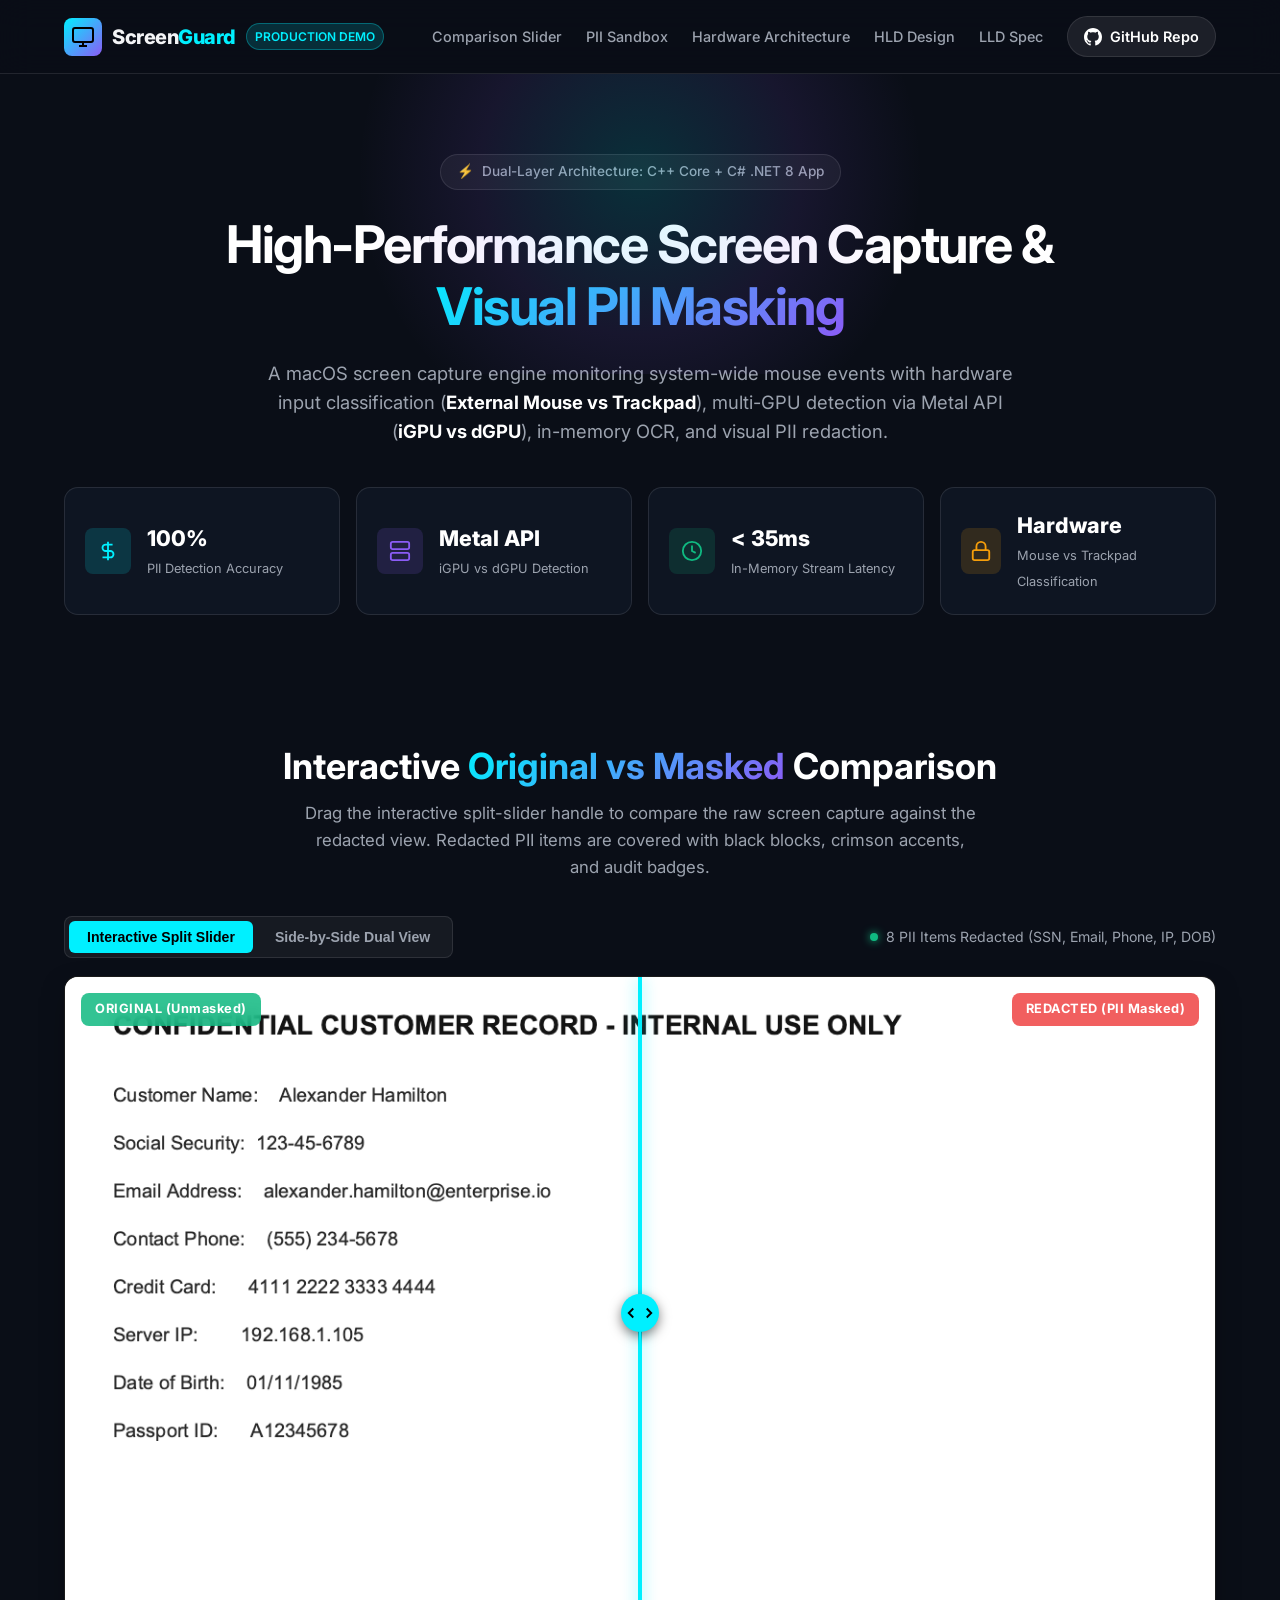
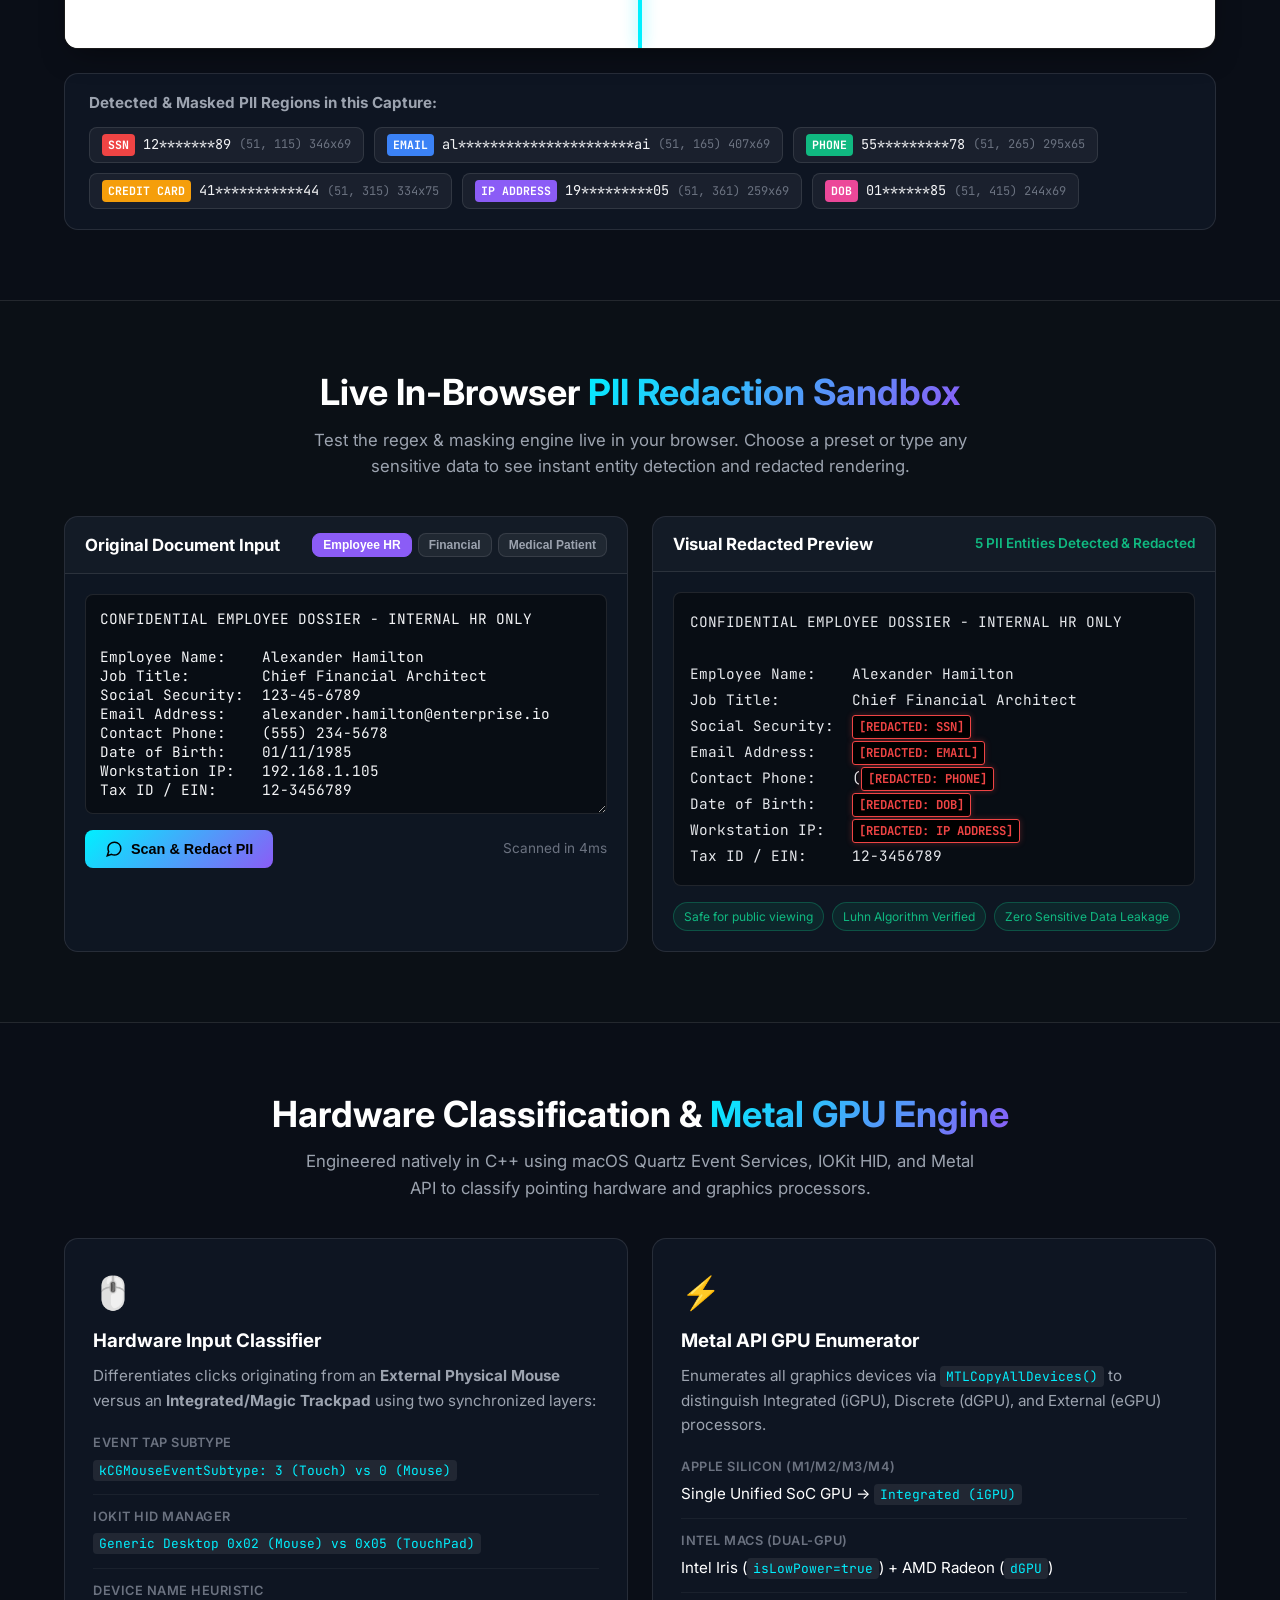
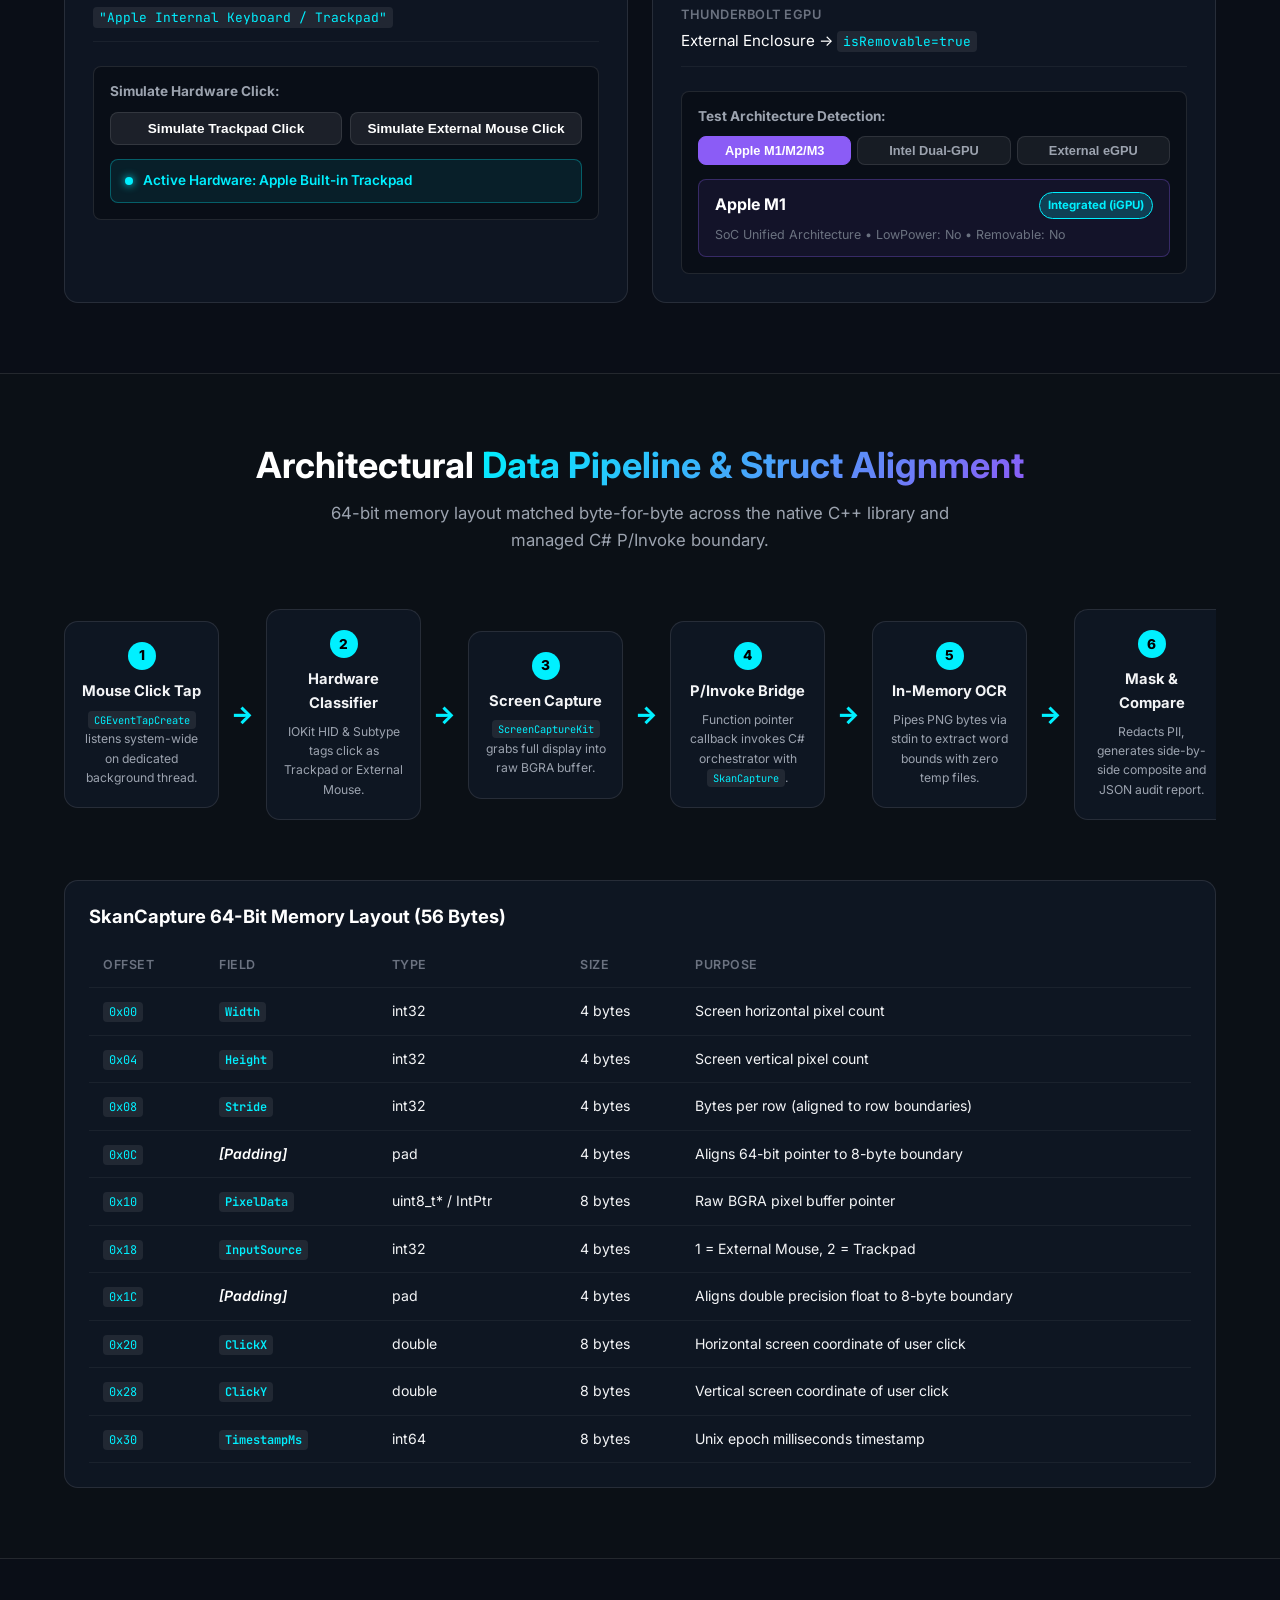
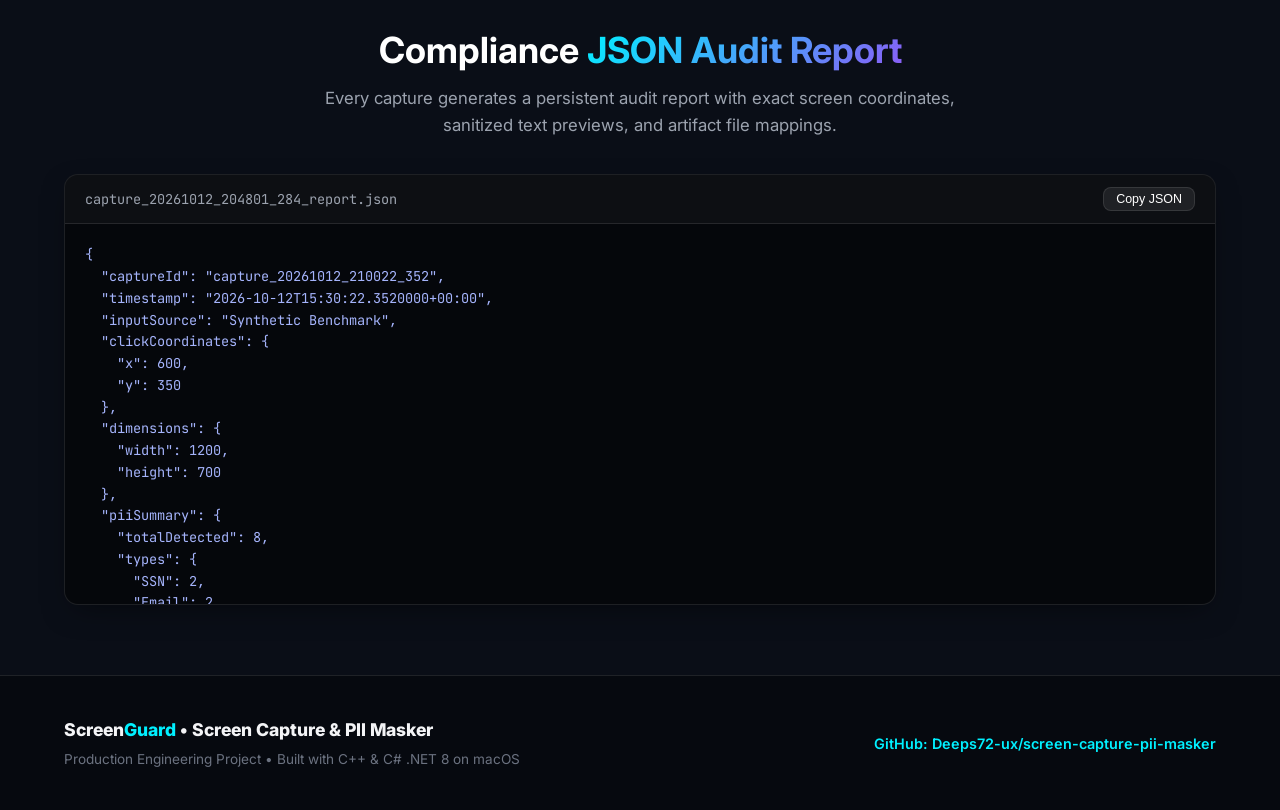
==== commit 3eab2ea9: "docs: add comprehensive HLD, LLD, and video demo recording guide" ====
--- a/demo/index.html
+++ b/demo/index.html
@@ -29,8 +29,9 @@
         <a href="#comparison" class="nav-link">Comparison Slider</a>
         <a href="#sandbox" class="nav-link">PII Sandbox</a>
         <a href="#hardware" class="nav-link">Hardware Architecture</a>
-        <a href="#pipeline" class="nav-link">Pipeline Spec</a>
-        <a href="https://github.com/Deeps72-ux" target="_blank" class="nav-btn">
+        <a href="https://github.com/Deeps72-ux/screenguard-pii-masker/blob/main/docs/HLD.md" target="_blank" class="nav-link">HLD Design</a>
+        <a href="https://github.com/Deeps72-ux/screenguard-pii-masker/blob/main/docs/LLD.md" target="_blank" class="nav-link">LLD Spec</a>
+        <a href="https://github.com/Deeps72-ux/screenguard-pii-masker" target="_blank" class="nav-btn">
           <svg width="18" height="18" viewBox="0 0 24 24" fill="currentColor">
             <path d="M12 0C5.37 0 0 5.37 0 12c0 5.31 3.435 9.795 8.205 11.385.6.105.825-.255.825-.57 0-.285-.015-1.23-.015-2.235-3.015.555-3.795-.735-4.035-1.41-.135-.345-.72-1.41-1.23-1.695-.42-.225-1.02-.78-.015-.795.945-.015 1.62.87 1.845 1.23 1.08 1.815 2.805 1.305 3.495.99.105-.78.42-1.305.765-1.605-2.67-.3-5.46-1.335-5.46-5.925 0-1.305.465-2.385 1.23-3.225-.12-.3-.54-1.53.12-3.18 0 0 1.005-.315 3.3 1.23.96-.27 1.98-.405 3-.405s2.04.135 3 .405c2.295-1.56 3.3-1.23 3.3-1.23.66 1.65.24 2.88.12 3.18.765.84 1.23 1.905 1.23 3.225 0 4.605-2.805 5.625-5.475 5.925.435.375.81 1.095.81 2.22 0 1.605-.015 2.895-.015 3.3 0 .315.225.69.825.57A12.02 12.02 0 0024 12c0-6.63-5.37-12-12-12z"/>
           </svg>
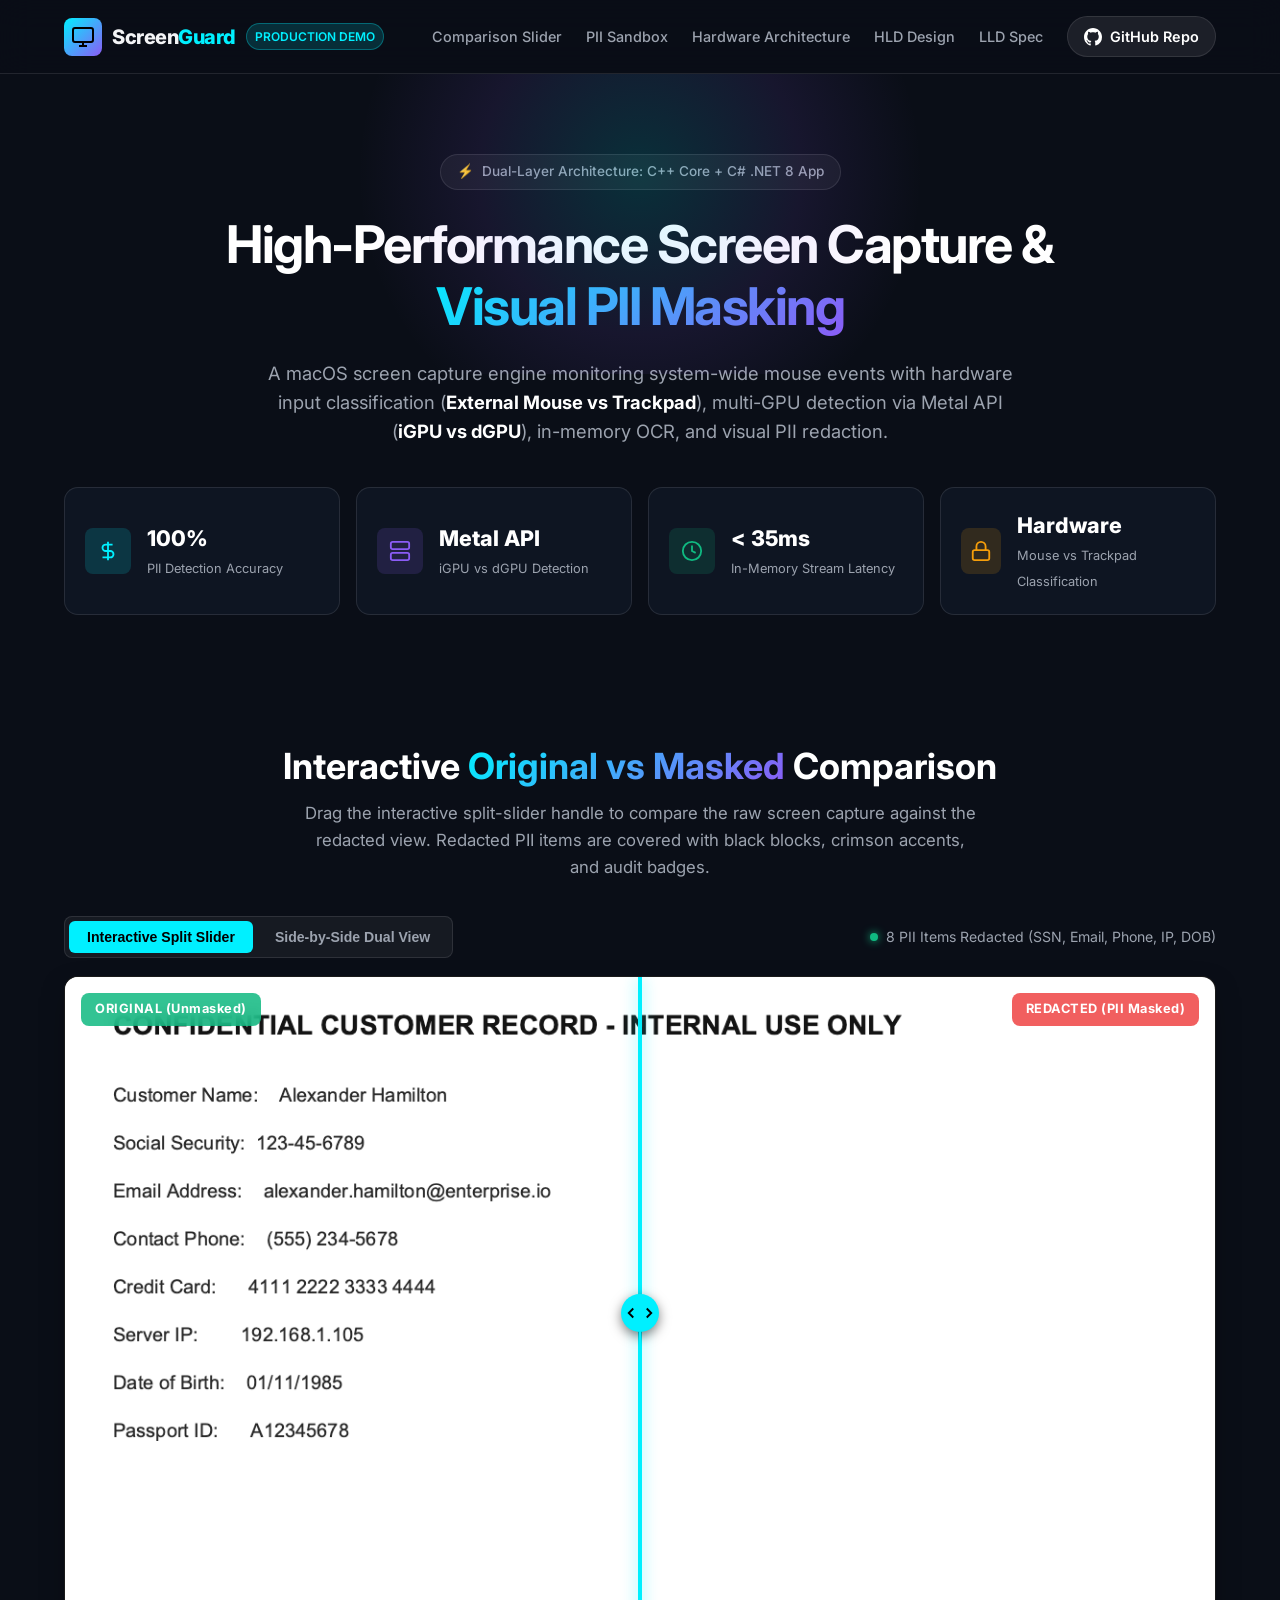
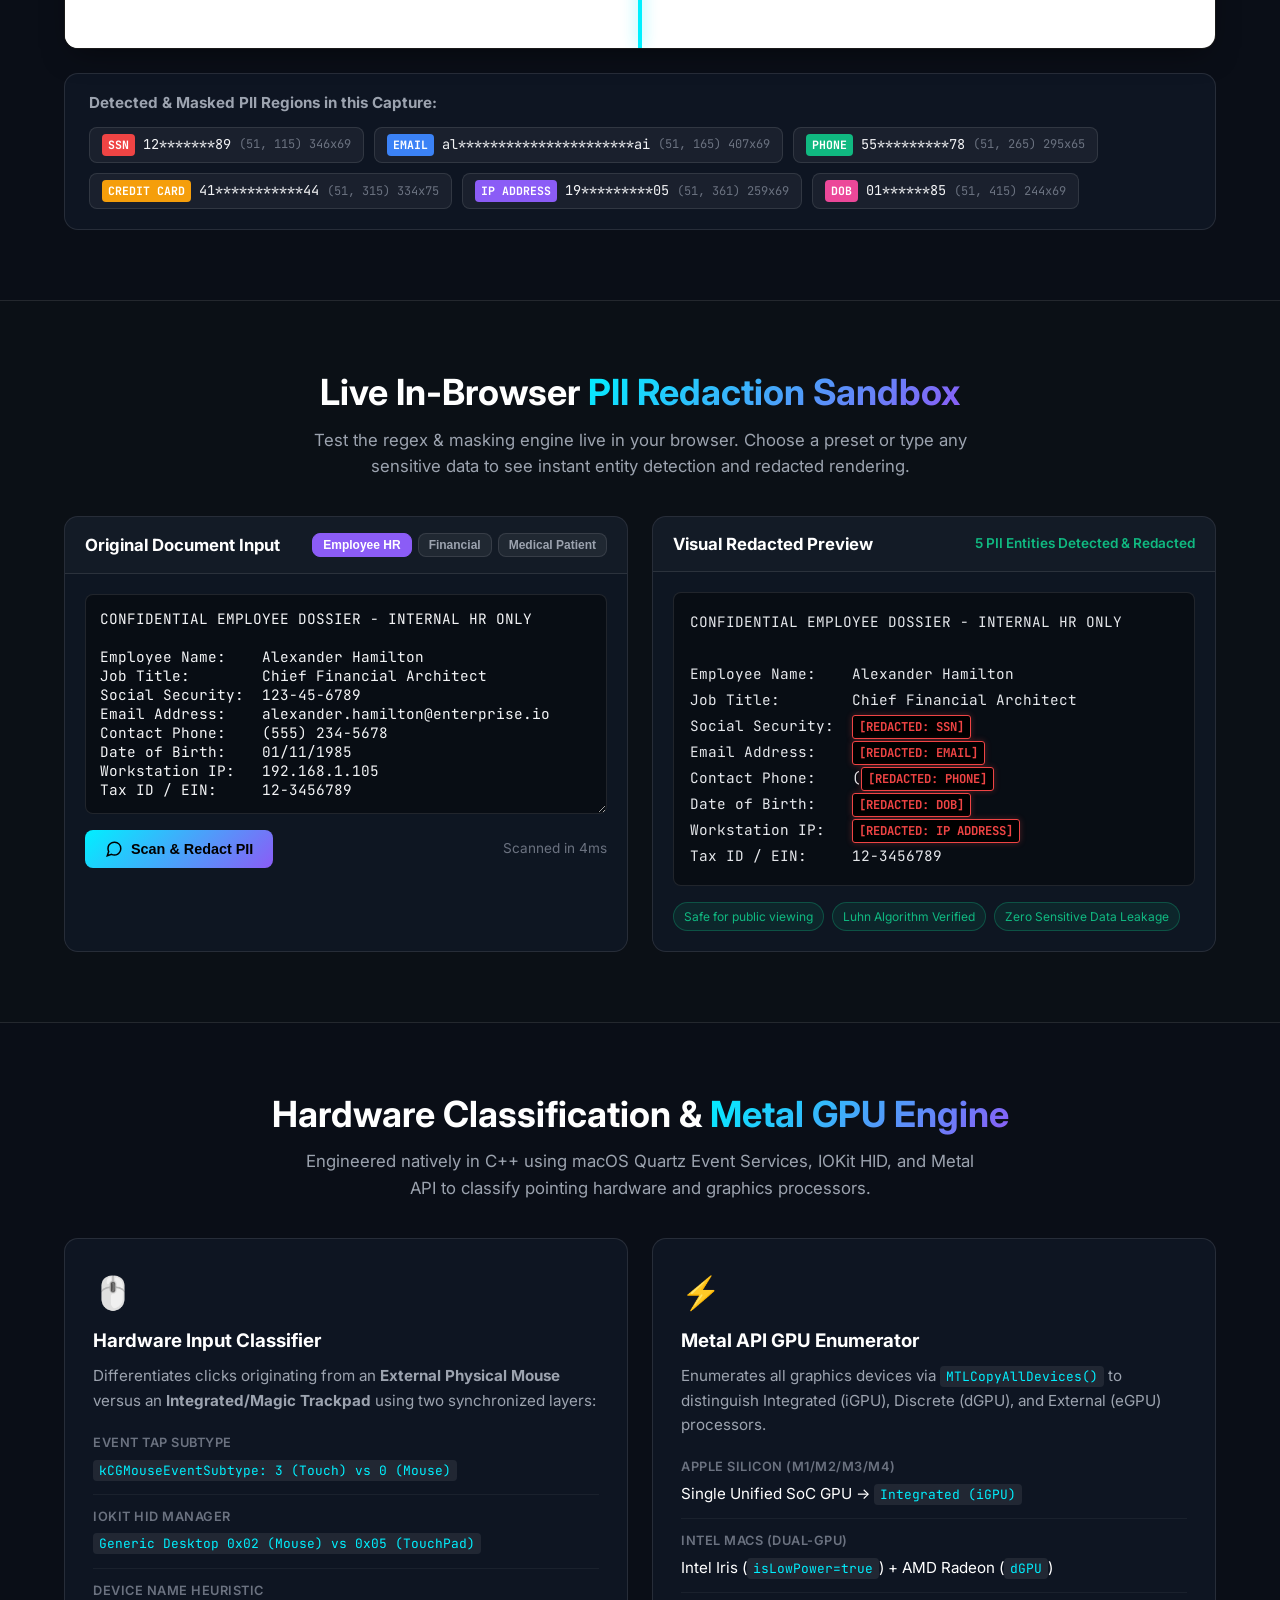
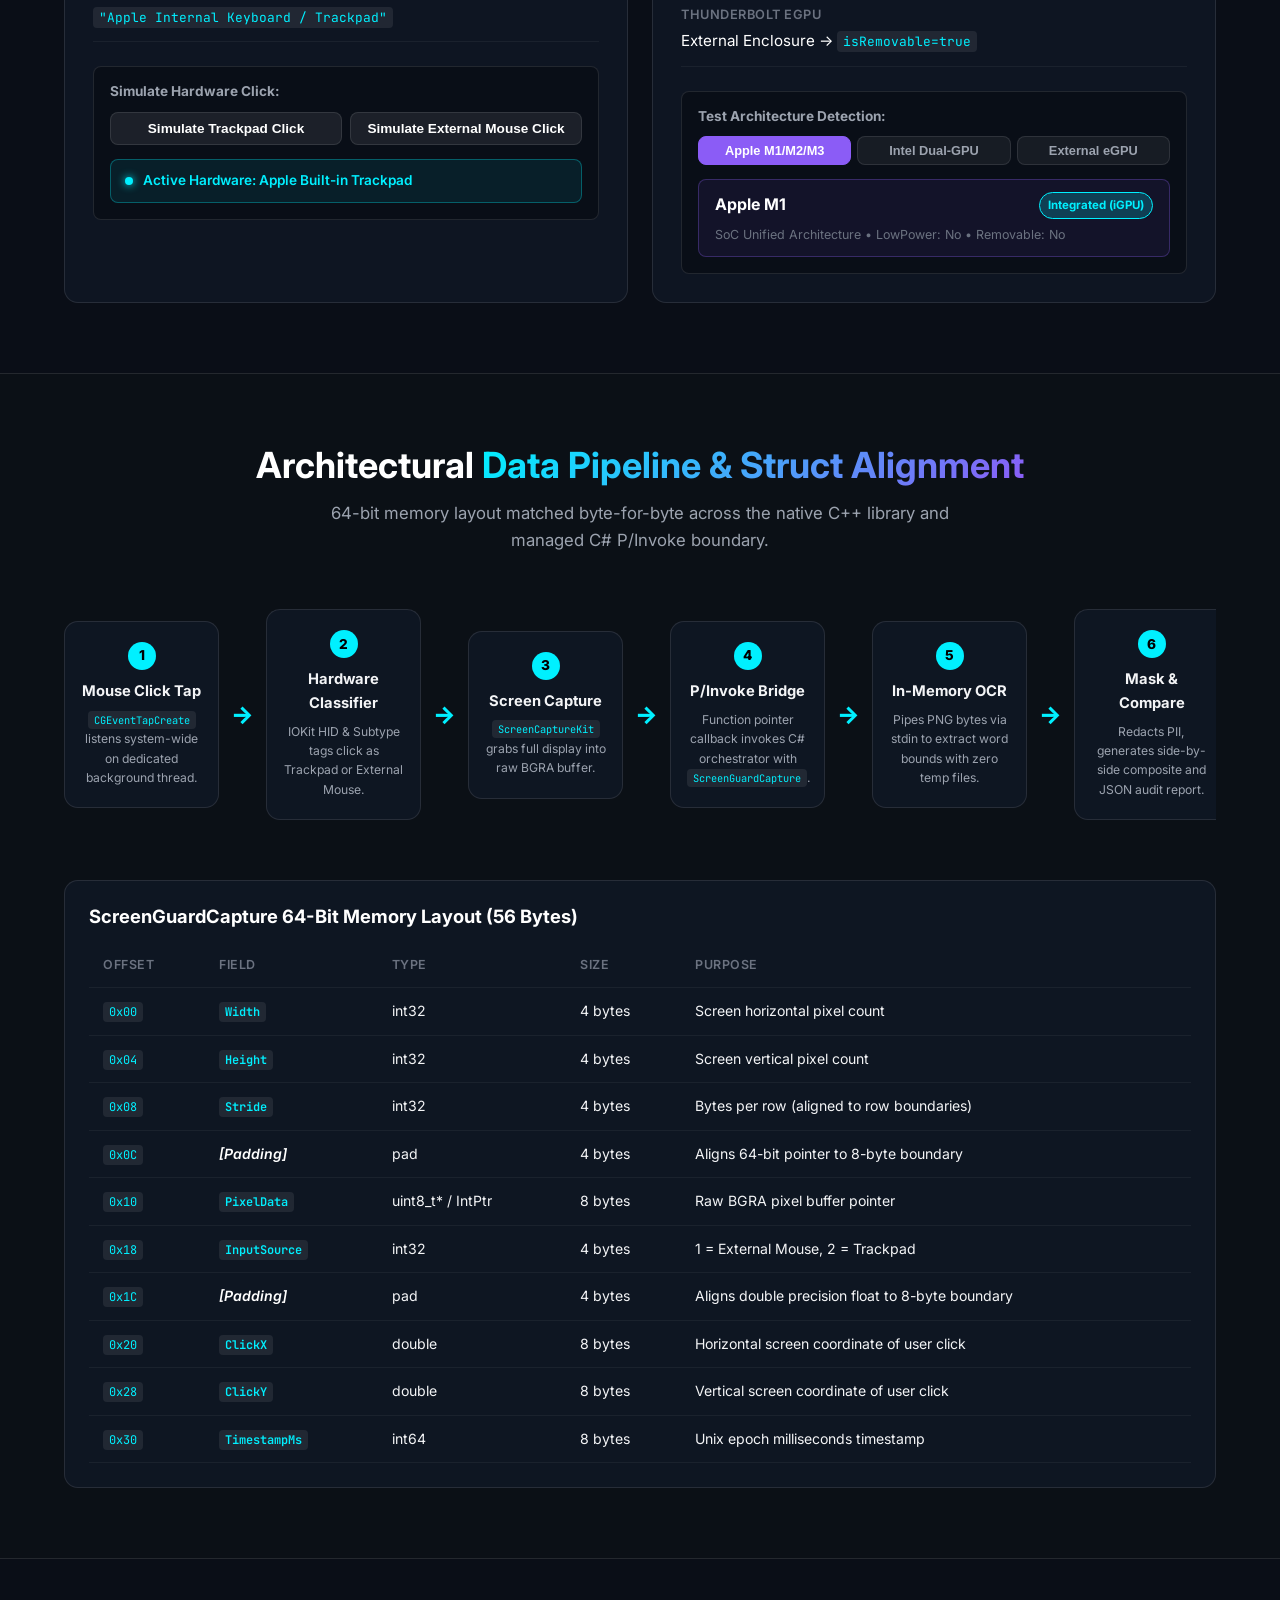
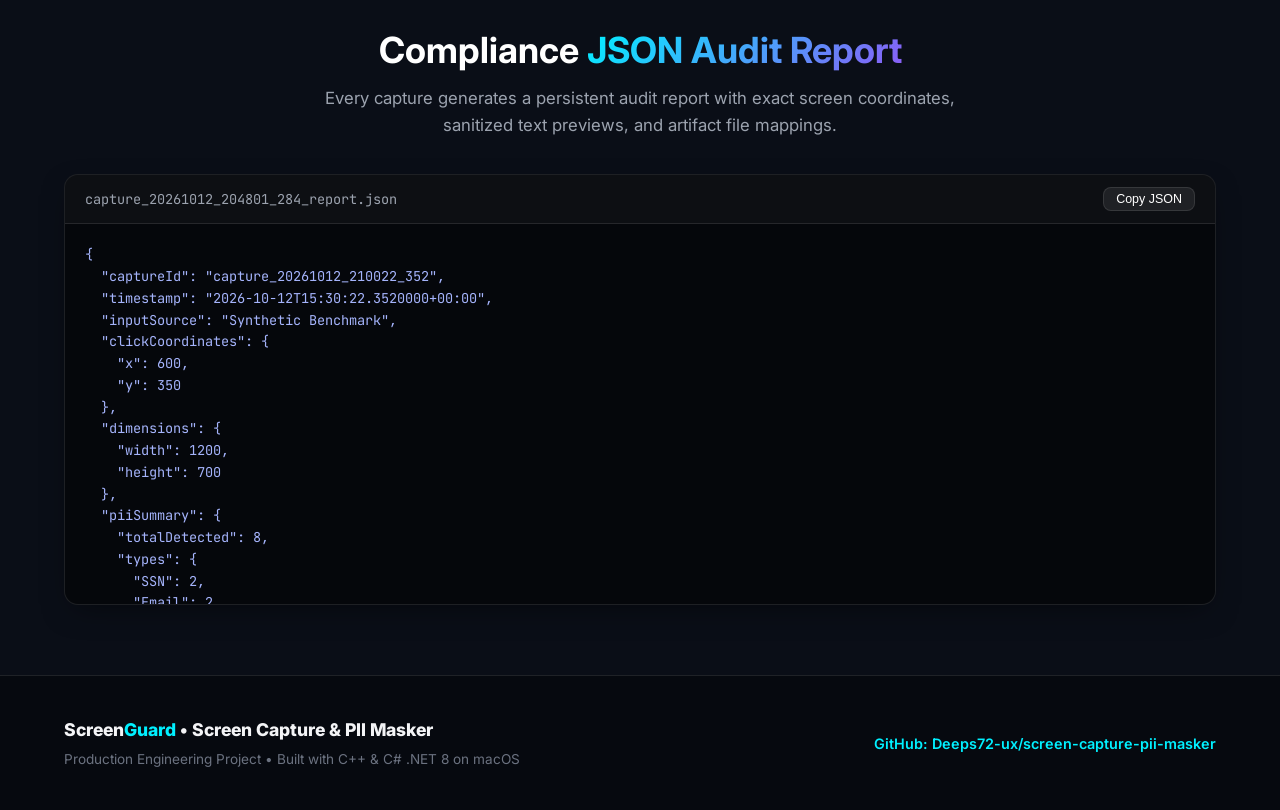
==== commit 1547af90: "refactor: rename all APIs, classes, and namespaces to ScreenGuard, removing legacy names" ====
--- a/demo/index.html
+++ b/demo/index.html
@@ -375,7 +375,7 @@
         <div class="flow-step">
           <div class="step-num">4</div>
           <div class="step-title">P/Invoke Bridge</div>
-          <div class="step-desc">Function pointer callback invokes C# orchestrator with <code>SkanCapture</code>.</div>
+          <div class="step-desc">Function pointer callback invokes C# orchestrator with <code>ScreenGuardCapture</code>.</div>
         </div>
         <div class="flow-arrow">&rarr;</div>
         <div class="flow-step">
@@ -393,7 +393,7 @@
 
       <!-- Struct Memory Layout Card -->
       <div class="memory-card">
-        <h3>SkanCapture 64-Bit Memory Layout (56 Bytes)</h3>
+        <h3>ScreenGuardCapture 64-Bit Memory Layout (56 Bytes)</h3>
         <div class="memory-table-wrapper">
           <table class="memory-table">
             <thead>
--- a/demo/styles.css
+++ b/demo/styles.css
@@ -1,5 +1,5 @@
 /* ═══════════════════════════════════════════════════════════════════════════
-   Skan-AI Screen Capture & PII Masker — Production Demo Styles
+   ScreenGuard Screen Capture & PII Masker — Production Demo Styles
    ═══════════════════════════════════════════════════════════════════════════ */
 
 :root {
